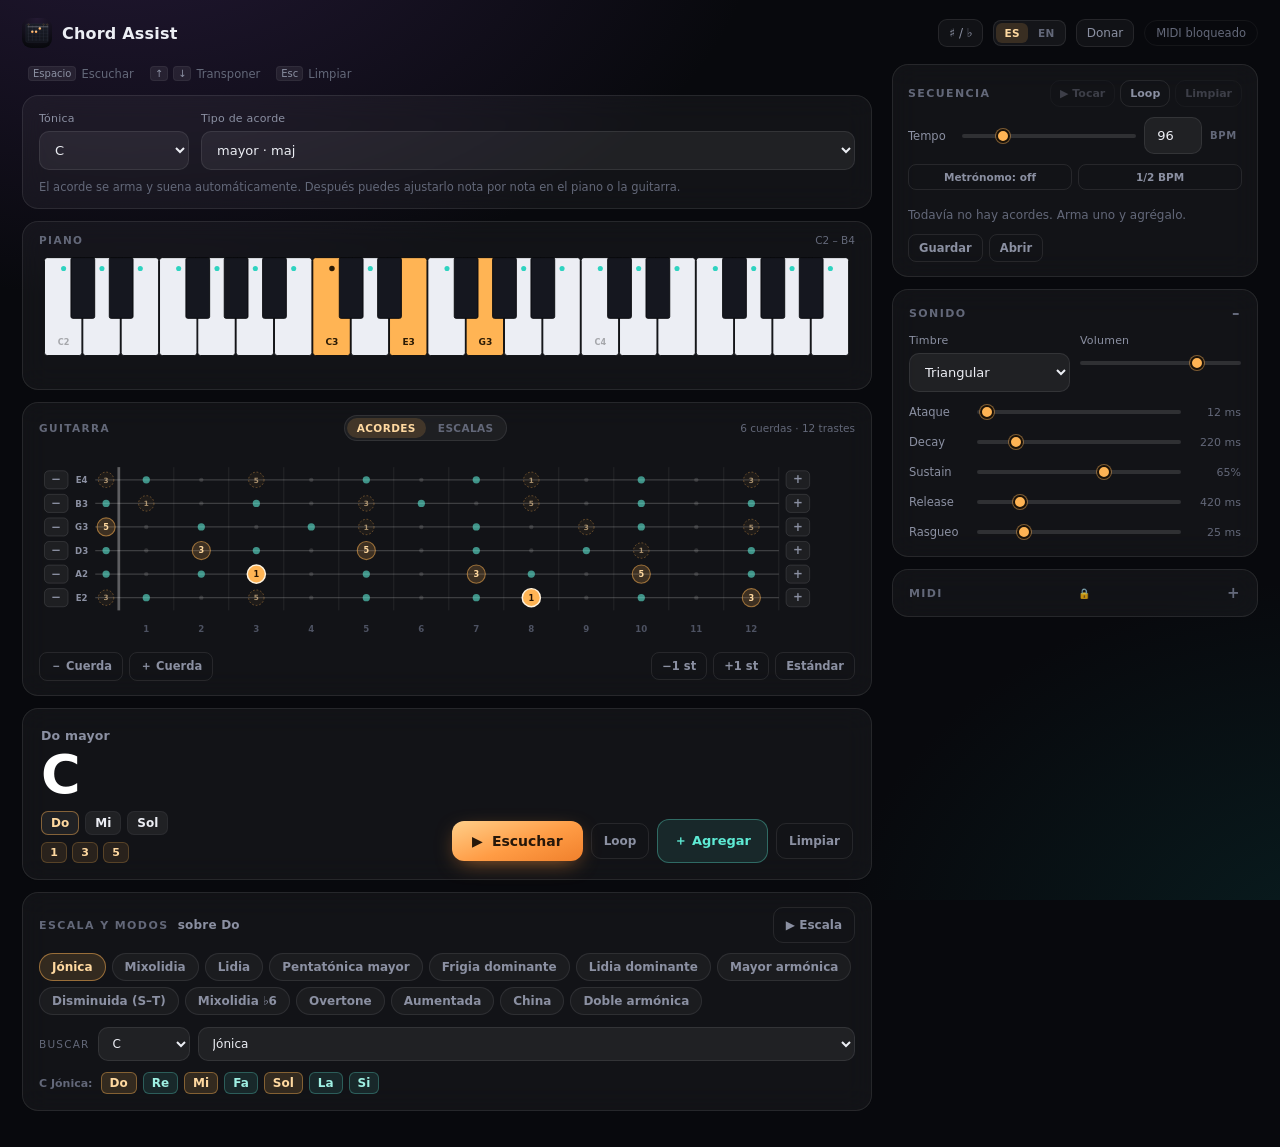
==== index.html @ b82725f5 "Add files via upload" ====
<!DOCTYPE html>
<html lang="es">
<head>
<meta charset="utf-8">
<meta name="viewport" content="width=device-width, initial-scale=1, viewport-fit=cover">
<title>Chord Assist — arma, escucha y encadena acordes</title>
<meta name="description" content="Chord Assist: elige notas en el piano o el diapasón, o arma el acorde por tónica y tipo. Cifrado americano, escalas compatibles, secuencia editable, MIDI y exportación.">
<meta name="theme-color" content="#08090d">
<link rel="manifest" href="manifest.webmanifest">
<link rel="icon" type="image/svg+xml" href="icon.svg">
<link rel="apple-touch-icon" href="icon.svg">
<link rel="stylesheet" href="css/styles.css">
</head>
<body>

<div class="app">

  <header class="topbar">
    <div class="brand">
      <span class="brand-mark" aria-hidden="true">
        <img src="icon.svg" alt="">
      </span>
      <span class="brand-text">Chord Assist</span>
    </div>

    <div class="topbar-right">
      <button id="flatBtn" class="chip-btn" title="Sostenidos / bemoles">♯ / ♭</button>
      <div class="lang-switch" role="group" aria-label="Language / Idioma">
        <button type="button" class="lang-btn is-active" data-lang="es">ES</button>
        <button type="button" class="lang-btn" data-lang="en">EN</button>
      </div>
      <button id="donateBtn" class="chip-btn" data-i18n="header.donate">Donar</button>
      <span id="midiPill" class="pill-status" data-on="false">MIDI apagado</span>
    </div>
  </header>

  <main>
    <section class="workspace">

      <div class="shortcut-bar">
        <span><kbd data-i18n="key.space">Espacio</kbd> <span data-i18n="sc.listen">Escuchar</span></span>
        <span><kbd>↑</kbd><kbd>↓</kbd> <span data-i18n="sc.transpose">Transponer</span></span>
        <span><kbd data-i18n="key.esc">Esc</kbd> <span data-i18n="sc.clear">Limpiar</span></span>
      </div>

      <div class="card picker-card">
        <div class="picker-grid">
          <label class="field">
            <span data-i18n="picker.root">Tónica</span>
            <select id="rootSel"></select>
          </label>
          <label class="field">
            <span data-i18n="picker.type">Tipo de acorde</span>
            <select id="typeSel"></select>
          </label>
        </div>
        <p class="picker-hint" data-i18n="picker.hint">El acorde se arma y suena automáticamente. Después puedes ajustarlo nota por nota en el piano o la guitarra.</p>
      </div>

      <div class="card inst-card">
        <div class="inst-head">
          <h2 data-i18n="piano.title">Piano</h2>
          <span id="pianoRange">C2 – B4</span>
        </div>
        <svg id="piano" viewBox="0 0 900 134" preserveAspectRatio="xMidYMid meet" aria-label="Teclado de piano interactivo"></svg>
      </div>

      <div class="card inst-card">
        <div class="inst-head">
          <h2 data-i18n="guitar.title">Guitarra</h2>
          <div class="mini-seg" id="searchMode" role="group" aria-label="Buscar acordes o escalas">
            <button type="button" class="mini-btn is-active" data-search="chords" data-i18n="guitar.chords">Acordes</button>
            <button type="button" class="mini-btn" data-search="scales" data-i18n="guitar.scales">Escalas</button>
          </div>
          <span id="guitarInfo">6 cuerdas · 12 trastes</span>
        </div>
        <div class="gt-scroll">
          <svg id="guitar" viewBox="0 0 900 196" preserveAspectRatio="xMidYMid meet" aria-label="Diapasón de guitarra interactivo"></svg>
        </div>
        <div class="gt-tools">
          <button id="strRemove" class="ghost-btn sm" data-i18n="guitar.removeString">－ Cuerda</button>
          <button id="strAdd" class="ghost-btn sm" data-i18n="guitar.addString">＋ Cuerda</button>
          <div class="gt-tools-right">
            <button id="tuneDownAll" class="ghost-btn sm" data-i18n="guitar.tuneAllDown">−1 st</button>
            <button id="tuneUpAll" class="ghost-btn sm" data-i18n="guitar.tuneAllUp">+1 st</button>
            <button id="tuneReset" class="ghost-btn sm" data-i18n="guitar.standard">Estándar</button>
          </div>
        </div>
      </div>

      <div class="card chord-card">
        <div class="chord-main">
          <div class="chord-id">
            <div class="chord-name" id="chordName">Elige notas en el piano o la guitarra, o arma el acorde por tónica y tipo</div>
            <div class="chord-symbol" id="chordSymbol">—</div>
            <div class="chord-notes" id="chordNotes"></div>
            <div class="chord-degrees" id="chordDegrees"></div>
          </div>
          <div class="chord-actions">
            <button id="playBtn" class="play-btn">
              <span id="playIcon" aria-hidden="true">▶</span>
              <span id="playLabel" data-i18n="chord.play">Escuchar</span>
            </button>
            <button id="chordLoop" class="ghost-btn loop-btn" aria-pressed="false" data-i18n="chord.loop">Loop</button>
            <button id="addBtn" class="add-btn" data-i18n="chord.add">＋ Agregar</button>
            <button id="clearBtn" class="ghost-btn" data-i18n="chord.clear">Limpiar</button>
          </div>
        </div>
      </div>

      <div class="card scale-card">
        <div class="scale-head">
          <h2 class="scale-title"><span data-i18n="scale.title">Escala y modos</span> <span id="scaleSub" class="scale-sub"></span></h2>
          <button id="scalePlay" class="ghost-btn" data-i18n="scale.play">▶ Escala</button>
        </div>
        <div id="scaleChips" class="scale-chips"></div>
        <div class="scale-browser">
          <span class="scale-browser-label" data-i18n="scale.search">Buscar</span>
          <select id="scaleRootSel" aria-label="Tónica de la escala"></select>
          <select id="scaleSel" aria-label="Escala"></select>
        </div>
        <div id="scaleNotes" class="scale-notes"></div>
      </div>
    </section>

    <aside class="side">

      <div class="card seq-card">
        <div class="seq-head">
          <h2 data-i18n="seq.title">Secuencia</h2>
          <div class="seq-actions">
            <button id="seqPlay" class="ghost-btn" data-i18n="seq.play">▶ Tocar</button>
            <button id="seqLoop" class="ghost-btn" aria-pressed="false" data-i18n="seq.loop">Loop</button>
            <button id="seqClear" class="ghost-btn" data-i18n="seq.clear">Limpiar</button>
          </div>
        </div>

        <div class="bpm-row">
          <span class="slider-label" data-i18n="tempo">Tempo</span>
          <input id="bpm" type="range" min="40" max="300" step="1" value="96">
          <input id="bpmNum" class="bpm-num" type="number" min="40" max="300" step="1" value="96" aria-label="BPM">
          <span class="bpm-unit" data-i18n="tempo.bpm">BPM</span>
        </div>

        <div class="metro-row">
          <button id="metroBtn" class="ghost-btn sm">Metrónomo: apagado</button>
          <button id="metroHalf" class="ghost-btn sm" aria-pressed="false">1/2 BPM</button>
        </div>

        <div id="steps" class="steps"></div>

        <div class="seq-files">
          <button id="exportBtn" class="ghost-btn sm" data-i18n="seq.save">⇩ Guardar</button>
          <button id="importBtn" class="ghost-btn sm" data-i18n="seq.open">⇧ Abrir</button>
          <input id="importFile" type="file" accept="application/json,.json" hidden>
        </div>
      </div>

      <details class="card" open>
        <summary class="card-title" data-i18n="sound.title">Sonido</summary>
        <div class="grid-2">
          <label class="field">
            <span data-i18n="sound.wave">Timbre</span>
            <select id="waveform">
              <option value="triangle" data-i18n="wave.triangle" selected>Triangular</option>
              <option value="sine" data-i18n="wave.sine">Sinusoidal</option>
              <option value="sawtooth" data-i18n="wave.sawtooth">Sierra</option>
              <option value="square" data-i18n="wave.square">Cuadrada</option>
            </select>
          </label>
          <label class="field">
            <span data-i18n="sound.volume">Volumen</span>
            <input id="volume" type="range" min="0" max="1" step="0.01" value="0.75">
          </label>
        </div>

        <div class="adsr">
          <label class="slider-row"><span class="slider-label" data-i18n="sound.attack">Ataque</span><input id="attack" type="range" min="0.003" max="0.6" step="0.003" value="0.012"><output id="attackOut">12 ms</output></label>
          <label class="slider-row"><span class="slider-label" data-i18n="sound.decay">Decay</span><input id="decay" type="range" min="0.02" max="1.2" step="0.01" value="0.22"><output id="decayOut">220 ms</output></label>
          <label class="slider-row"><span class="slider-label" data-i18n="sound.sustain">Sustain</span><input id="sustain" type="range" min="0.05" max="1" step="0.01" value="0.65"><output id="sustainOut">65%</output></label>
          <label class="slider-row"><span class="slider-label" data-i18n="sound.release">Release</span><input id="release" type="range" min="0.05" max="2" step="0.01" value="0.42"><output id="releaseOut">420 ms</output></label>
        </div>

        <label class="slider-row">
          <span class="slider-label" data-i18n="sound.strum">Rasgueo</span>
          <input id="strum" type="range" min="0" max="0.12" step="0.005" value="0.025">
          <output id="strumOut">25 ms</output>
        </label>
      </details>

      <details class="card" id="midiCard">
        <summary class="card-title">
          <span data-i18n="midi.title">MIDI</span>
          <span id="midiLock" class="lock-badge" title="Bloqueado">🔒</span>
        </summary>
        <div class="midi-row">
          <button id="midiEnable" class="ghost-btn" data-i18n="midi.enable">Activar MIDI</button>
          <select id="midiOut" disabled>
            <option value="">— sin dispositivos —</option>
          </select>
        </div>
        <div class="grid-2">
          <label class="field">
            <span data-i18n="midi.channel">Canal</span>
            <input id="midiChannel" type="number" min="1" max="16" value="1">
          </label>
        </div>
        <p class="status" id="midiStatus"></p>
        <p class="locked-hint" id="midiLockedHint" data-i18n="midi.unlockHint">La salida MIDI y la exportación se desbloquean con el código de donante.</p>
      </details>

    </aside>
  </main>
</div>

<div class="modal" id="modal" hidden>
  <div class="modal-backdrop" data-close="1"></div>
  <div class="modal-card" role="dialog" aria-modal="true" aria-labelledby="modalTitle">
    <button class="modal-x" id="modalClose" aria-label="Cerrar">×</button>
    <h2 id="modalTitle" data-i18n="modal.title">Chord Assist es gratis</h2>
    <p data-i18n="modal.body">Si la app te resulta útil, puedes invitarme un café y te llevas el código para desbloquear la salida MIDI y la exportación de secuencias.</p>

    <!-- ▼▼ EDITAR ACÁ: tu texto y tu link de donación ▼▼ -->
    <div class="modal-slot">
      <p class="edit-me">[ Tu mensaje acá: edita este bloque en index.html ]</p>
      <a class="modal-link" href="donate.html" target="_blank" rel="noopener" data-i18n="modal.link">Abrir página de donaciones</a>
    </div>
    <!-- ▲▲ EDITAR ACÁ ▲▲ -->

    <form class="unlock-form" id="unlockForm">
      <label class="field">
        <span data-i18n="modal.unlock">Código de donante</span>
        <input id="unlockInput" type="text" autocomplete="off" spellcheck="false">
      </label>
      <button type="submit" class="play-btn" data-i18n="modal.unlockBtn">Desbloquear</button>
    </form>
    <p class="unlock-msg" id="unlockMsg"></p>
    <button class="ghost-btn modal-later" id="modalLater" data-i18n="modal.close">Cerrar</button>
  </div>
</div>

<script src="js/theory.js"></script>
<script src="js/i18n.js"></script>
<script src="js/audio.js"></script>
<script src="js/midi.js"></script>
<script src="js/app.js"></script>
<script>
  if ('serviceWorker' in navigator && location.protocol.startsWith('http')) {
    window.addEventListener('load', function () {
      navigator.serviceWorker.register('sw.js').catch(function () { /* offline opcional */ });
    });
  }
</script>
</body>
</html>
---- css/styles.css ----
/* =====================================================================
   Chord Assist — hoja de estilos
   ===================================================================== */

:root {
  --bg: #08090d;
  --panel: rgba(255, 255, 255, 0.042);
  --line: rgba(255, 255, 255, 0.085);
  --line-soft: rgba(255, 255, 255, 0.05);
  --text: #eceef4;
  --muted: #8b90a2;
  --muted-2: #636879;
  --accent: #ffb454;
  --accent-soft: #ffd9a0;
  --accent-deep: #ff8a3d;
  --teal: #5eead4;
  --red: #ff6b6b;
  --radius: 16px;
}

* { box-sizing: border-box; }

html, body { min-height: 100%; }

body {
  margin: 0;
  color: var(--text);
  font-family: ui-sans-serif, system-ui, -apple-system, "Segoe UI", Roboto, "Helvetica Neue", sans-serif;
  font-size: 14px;
  background:
    radial-gradient(1100px 700px at 10% -12%, rgba(74, 46, 110, 0.40) 0%, transparent 58%),
    radial-gradient(900px 680px at 104% 106%, rgba(10, 74, 74, 0.30) 0%, transparent 55%),
    var(--bg);
  background-attachment: fixed;
  -webkit-font-smoothing: antialiased;
}

button, select, input { font-family: inherit; }

/* ---------------------------------------------------------------- */
/* Layout                                                            */
/* ---------------------------------------------------------------- */
.app {
  max-width: 1420px;
  margin: 0 auto;
  padding: 18px 22px 36px;
  display: flex;
  flex-direction: column;
  gap: 16px;
  min-height: 100vh;
}

.topbar {
  display: flex;
  align-items: center;
  gap: 18px;
  flex-wrap: wrap;
}

.brand {
  display: flex;
  align-items: center;
  gap: 10px;
  font-weight: 700;
  font-size: 16px;
  letter-spacing: 0.2px;
}

.brand-mark {
  width: 30px;
  height: 30px;
  display: grid;
  place-items: center;
  color: var(--accent);
}

.brand-mark svg {
  width: 100%;
  height: 100%;
  fill: none;
  stroke: currentColor;
  stroke-width: 2;
  stroke-linecap: round;
}

.brand-mark svg rect { fill: rgba(255, 180, 84, 0.10); }

.modes {
  display: flex;
  gap: 2px;
  padding: 3px;
  border-radius: 999px;
  background: rgba(255, 255, 255, 0.05);
  border: 1px solid var(--line);
}

.mode-btn {
  border: 0;
  background: transparent;
  color: var(--muted);
  font-size: 12.5px;
  font-weight: 600;
  padding: 7px 15px;
  border-radius: 999px;
  cursor: pointer;
  transition: background 0.18s, color 0.18s;
}

.mode-btn:hover { color: var(--text); }

.mode-btn.is-active {
  background: rgba(255, 180, 84, 0.16);
  color: var(--accent-soft);
  box-shadow: inset 0 0 0 1px rgba(255, 180, 84, 0.28);
}

.topbar-right {
  margin-left: auto;
  display: flex;
  align-items: center;
  gap: 10px;
}

.chip-btn {
  border: 1px solid var(--line);
  background: rgba(255, 255, 255, 0.04);
  color: var(--muted);
  border-radius: 9px;
  padding: 6px 10px;
  font-size: 12px;
  cursor: pointer;
  transition: 0.18s;
}

.chip-btn:hover { color: var(--text); border-color: rgba(255, 255, 255, 0.2); }
.chip-btn.is-active { color: var(--accent-soft); border-color: rgba(255, 180, 84, 0.4); background: rgba(255, 180, 84, 0.12); }

.pill-status {
  font-size: 11.5px;
  color: var(--muted-2);
  border: 1px solid var(--line-soft);
  border-radius: 999px;
  padding: 5px 11px;
  white-space: nowrap;
  max-width: 220px;
  overflow: hidden;
  text-overflow: ellipsis;
}

.pill-status[data-on="true"] {
  color: var(--teal);
  border-color: rgba(94, 234, 212, 0.3);
  background: rgba(94, 234, 212, 0.08);
}

main {
  display: grid;
  grid-template-columns: minmax(0, 1fr) 366px;
  gap: 20px;
  align-items: start;
}

.workspace {
  display: flex;
  flex-direction: column;
  gap: 12px;
  min-width: 0;
}

.side {
  display: flex;
  flex-direction: column;
  gap: 12px;
  min-width: 0;
}

/* ---------------------------------------------------------------- */
/* Tarjetas                                                          */
/* ---------------------------------------------------------------- */
.card {
  background: var(--panel);
  border: 1px solid var(--line);
  border-radius: var(--radius);
  padding: 14px 16px;
  backdrop-filter: blur(14px);
  -webkit-backdrop-filter: blur(14px);
}

.card-title {
  margin: 0 0 10px;
  font-size: 11px;
  font-weight: 700;
  letter-spacing: 1.4px;
  text-transform: uppercase;
  color: var(--muted-2);
}

details.card > summary {
  cursor: pointer;
  list-style: none;
  display: flex;
  align-items: center;
  justify-content: space-between;
  margin: 0;
  user-select: none;
}

details.card > summary::-webkit-details-marker { display: none; }

details.card > summary::after {
  content: '+';
  font-size: 15px;
  color: var(--muted-2);
}

details.card[open] > summary::after { content: '–'; }
details.card[open] > summary { margin-bottom: 12px; }

/* ---------------------------------------------------------------- */
/* Selector root + tipo                                              */
/* ---------------------------------------------------------------- */
.picker-card { padding: 16px 16px 14px; }

.picker-grid {
  display: grid;
  grid-template-columns: 150px minmax(0, 1fr);
  gap: 12px;
  align-items: end;
}

.field {
  display: flex;
  flex-direction: column;
  gap: 6px;
  min-width: 0;
}

.field > span {
  font-size: 11px;
  color: var(--muted);
  letter-spacing: 0.2px;
}

select,
input[type="number"],
input[type="text"] {
  width: 100%;
  background: rgba(255, 255, 255, 0.06);
  color: var(--text);
  border: 1px solid var(--line);
  border-radius: 10px;
  padding: 10px 11px;
  font-size: 13px;
  outline: none;
  transition: border-color 0.16s, background 0.16s;
}

select:hover { background: rgba(255, 255, 255, 0.09); }
select:focus, input[type="number"]:focus, input[type="text"]:focus { border-color: rgba(255, 180, 84, 0.55); }

select option { background: #14161d; color: var(--text); }
select optgroup { background: #14161d; color: var(--muted); font-style: normal; }

.picker-hint {
  margin: 10px 0 0;
  font-size: 11.5px;
  color: var(--muted-2);
}

/* ---------------------------------------------------------------- */
/* Instrumentos                                                      */
/* ---------------------------------------------------------------- */
.inst-card { padding: 12px 16px 14px; }

.inst-head {
  display: flex;
  align-items: center;
  justify-content: space-between;
  gap: 10px;
  flex-wrap: wrap;
  margin-bottom: 8px;
}

.mini-seg {
  display: flex;
  gap: 2px;
  padding: 2px;
  border-radius: 999px;
  background: rgba(255, 255, 255, 0.05);
  border: 1px solid var(--line);
}

.mini-btn {
  border: 0;
  background: transparent;
  color: var(--muted-2);
  font-size: 10.5px;
  font-weight: 700;
  letter-spacing: 0.4px;
  text-transform: uppercase;
  padding: 4px 10px;
  border-radius: 999px;
  cursor: pointer;
  transition: 0.15s;
}

.mini-btn:hover { color: var(--text); }

.mini-btn.is-active {
  background: rgba(255, 180, 84, 0.16);
  color: var(--accent-soft);
}

.inst-head h2 {
  margin: 0;
  font-size: 10.5px;
  font-weight: 700;
  letter-spacing: 1.4px;
  text-transform: uppercase;
  color: var(--muted-2);
}

.inst-head span {
  font-size: 10.5px;
  color: var(--muted-2);
  font-variant-numeric: tabular-nums;
}

.inst-card svg { width: 100%; height: auto; display: block; }

.gt-scroll { overflow-x: auto; overflow-y: hidden; }
.gt-scroll::-webkit-scrollbar { height: 6px; }
.gt-scroll::-webkit-scrollbar-thumb { background: rgba(255, 255, 255, 0.14); border-radius: 3px; }

@media (max-width: 700px) {
  .gt-scroll svg { min-width: 720px; }
}

/* Piano */
.pk-white {
  fill: #eceef4;
  stroke: #07080c;
  stroke-width: 1;
  cursor: pointer;
  transition: fill 0.1s;
}

.pk-white:hover { fill: #ffffff; }

.pk-black {
  fill: #15171f;
  stroke: #07080c;
  stroke-width: 1;
  cursor: pointer;
  transition: fill 0.1s;
}

.pk-black:hover { fill: #2c303c; }

.pk-white.is-on { fill: var(--accent); }
.pk-black.is-on { fill: var(--accent); }

.pk-label {
  font-size: 10px;
  font-weight: 700;
  fill: #2a1a05;
  pointer-events: none;
}

.pk-cmark {
  font-size: 9px;
  font-weight: 600;
  fill: rgba(0, 0, 0, 0.30);
  pointer-events: none;
}

.pk-root { fill: #2a1a05; pointer-events: none; }

/* Guitarra */
.gt-string { stroke: rgba(255, 255, 255, 0.18); stroke-width: 1.4; }
.gt-fret { stroke: rgba(255, 255, 255, 0.09); stroke-width: 1; }
.gt-nut { stroke: rgba(255, 255, 255, 0.32); stroke-width: 3; }
.gt-string-note { fill: #8b90a2; font-size: 9.5px; font-weight: 700; pointer-events: none; }

.gt-tbtn { cursor: pointer; }

.gt-tbtn-bg {
  fill: rgba(255, 255, 255, 0.05);
  stroke: rgba(255, 255, 255, 0.12);
  stroke-width: 1;
  transition: 0.14s;
}

.gt-tbtn:hover .gt-tbtn-bg { fill: rgba(255, 180, 84, 0.22); stroke: rgba(255, 180, 84, 0.5); }

.gt-tbtn-txt {
  fill: var(--muted);
  font-size: 13px;
  font-weight: 700;
  pointer-events: none;
}

.gt-tbtn:hover .gt-tbtn-txt { fill: var(--accent-soft); }

.gt-tools {
  display: flex;
  flex-wrap: wrap;
  align-items: center;
  gap: 6px;
  margin-top: 10px;
}

.gt-tools-right {
  margin-left: auto;
  display: flex;
  gap: 6px;
}

.ghost-btn.sm {
  padding: 6px 10px;
  font-size: 11.5px;
  border-radius: 8px;
}
.gt-fretnum { fill: #4d5262; font-size: 9.5px; font-weight: 600; pointer-events: none; }
.gt-spot { fill: rgba(255, 255, 255, 0.13); pointer-events: none; }

.gt-hit {
  fill: transparent;
  cursor: pointer;
  transition: fill 0.1s;
}

.gt-hit:hover { fill: rgba(255, 180, 84, 0.20); }

.gt-dot-bg {
  fill: rgba(255, 180, 84, 0.18);
  stroke: rgba(255, 180, 84, 0.55);
  stroke-width: 1.2;
}

.gt-degree {
  fill: #ffd9a0;
  font-size: 9px;
  font-weight: 700;
  pointer-events: none;
}

.gt-dot.is-root .gt-dot-bg { fill: #ffb454; stroke: #fff3df; stroke-width: 1.6; }
.gt-dot.is-root .gt-degree { fill: #241303; }

.gt-dot.is-bass .gt-dot-bg { fill: var(--red); stroke: #ffd0d0; stroke-width: 1.4; }
.gt-dot.is-bass .gt-degree { fill: #2a0603; }

.gt-dot.is-ghost .gt-dot-bg {
  fill: rgba(255, 180, 84, 0.05);
  stroke: rgba(255, 180, 84, 0.38);
  stroke-width: 1;
  stroke-dasharray: 2 2;
}

.gt-dot.is-ghost .gt-degree { fill: rgba(255, 217, 160, 0.62); font-size: 8px; }

.gt-ghostdot {
  fill: rgba(255, 180, 84, 0.22);
  stroke: rgba(255, 180, 84, 0.35);
  stroke-width: 0.8;
  pointer-events: none;
}

/* ---------------------------------------------------------------- */
/* Acorde actual                                                     */
/* ---------------------------------------------------------------- */
.chord-card { padding: 18px 18px 16px; }

.chord-main {
  display: flex;
  align-items: flex-end;
  justify-content: space-between;
  gap: 18px;
  min-width: 0;
  flex-wrap: wrap;
}

.chord-id { min-width: 0; flex: 1; }

.chord-symbol {
  font-size: 54px;
  line-height: 1.02;
  font-weight: 800;
  letter-spacing: -1.8px;
  color: #fff;
  white-space: nowrap;
  overflow: hidden;
  text-overflow: ellipsis;
  max-width: 100%;
}

.chord-symbol.is-empty { color: var(--muted-2); }

.chord-name {
  font-size: 12.5px;
  font-weight: 600;
  letter-spacing: 0.2px;
  color: var(--muted);
  margin-bottom: 3px;
  line-height: 1.4;
  transition: color 0.2s;
}

.chord-name.is-flash { color: var(--accent-soft); }

.chord-notes {
  display: flex;
  flex-wrap: wrap;
  gap: 6px;
  margin-top: 9px;
}

.chord-notes:empty { display: none; }

.pill {
  font-size: 12px;
  font-weight: 600;
  color: var(--text);
  background: rgba(255, 255, 255, 0.06);
  border: 1px solid var(--line-soft);
  border-radius: 7px;
  padding: 4px 9px;
}

.pill.is-root {
  border-color: rgba(255, 180, 84, 0.45);
  color: var(--accent-soft);
}

.pill.is-bass {
  background: rgba(255, 107, 107, 0.16);
  border-color: rgba(255, 107, 107, 0.4);
  color: #ffb8b8;
}

.chord-degrees {
  display: flex;
  flex-wrap: wrap;
  gap: 5px;
  margin-top: 7px;
}

.chord-degrees:empty { display: none; }

.degree {
  font-size: 11px;
  font-weight: 700;
  color: var(--accent-soft);
  background: rgba(255, 180, 84, 0.10);
  border: 1px solid rgba(255, 180, 84, 0.22);
  border-radius: 6px;
  padding: 3px 7px;
  min-width: 26px;
  text-align: center;
}

.chord-actions {
  display: flex;
  gap: 8px;
  align-items: center;
  flex: none;
}

.play-btn {
  display: inline-flex;
  align-items: center;
  justify-content: center;
  gap: 9px;
  border: 0;
  border-radius: 12px;
  padding: 12px 20px;
  font-size: 14px;
  font-weight: 700;
  color: #26170a;
  background: linear-gradient(160deg, #ffcf8a, #ff9c45 55%, #f0802c);
  cursor: pointer;
  box-shadow: 0 6px 22px -8px rgba(255, 150, 60, 0.75);
  transition: transform 0.12s, filter 0.18s;
  white-space: nowrap;
}

.play-btn:hover { filter: brightness(1.06); }
.play-btn:active { transform: translateY(1px) scale(0.995); }

.loop-btn.is-active {
  color: var(--accent-soft);
  border-color: rgba(255, 180, 84, 0.45);
  background: rgba(255, 180, 84, 0.12);
}

.play-btn.is-playing {
  background: linear-gradient(160deg, #ffb0a0, #ff6b4a 60%, #e0492a);
}

.add-btn {
  flex: 1;
  border: 1px solid rgba(94, 234, 212, 0.34);
  background: rgba(94, 234, 212, 0.10);
  color: var(--teal);
  border-radius: 12px;
  padding: 12px 16px;
  font-size: 13px;
  font-weight: 700;
  cursor: pointer;
  transition: 0.16s;
  white-space: nowrap;
}

.add-btn:hover { background: rgba(94, 234, 212, 0.18); border-color: rgba(94, 234, 212, 0.55); }
.add-btn:disabled { opacity: 0.35; cursor: not-allowed; }

.ghost-btn {
  border: 1px solid var(--line);
  background: transparent;
  color: var(--muted);
  border-radius: 10px;
  padding: 10px 12px;
  font-size: 12px;
  font-weight: 600;
  cursor: pointer;
  transition: 0.16s;
  white-space: nowrap;
}

.ghost-btn:hover { color: var(--text); border-color: rgba(255, 255, 255, 0.24); background: rgba(255, 255, 255, 0.04); }
.ghost-btn.is-active { color: var(--accent-soft); border-color: rgba(255, 180, 84, 0.45); background: rgba(255, 180, 84, 0.12); }
.ghost-btn:disabled { opacity: 0.35; cursor: not-allowed; }

/* ---------------------------------------------------------------- */
/* Escalas                                                           */
/* ---------------------------------------------------------------- */
.scale-card { padding: 14px 16px 16px; }

.scale-head {
  display: flex;
  align-items: center;
  justify-content: space-between;
  gap: 10px;
  margin-bottom: 10px;
  flex-wrap: wrap;
}

.scale-title {
  margin: 0;
  font-size: 11px;
  font-weight: 700;
  letter-spacing: 1.4px;
  text-transform: uppercase;
  color: var(--muted-2);
}

.scale-sub {
  color: var(--muted);
  font-weight: 600;
  letter-spacing: 0.2px;
  text-transform: none;
  font-size: 12px;
  margin-left: 4px;
}

.scale-chips { display: flex; flex-wrap: wrap; gap: 6px; }

.scale-chip {
  border: 1px solid var(--line);
  background: rgba(255, 255, 255, 0.04);
  color: var(--muted);
  border-radius: 999px;
  padding: 6px 12px;
  font-size: 12px;
  font-weight: 600;
  cursor: pointer;
  transition: 0.15s;
}

.scale-chip:hover { color: var(--text); border-color: rgba(255, 255, 255, 0.22); }

.scale-chip.is-active {
  background: rgba(255, 180, 84, 0.14);
  border-color: rgba(255, 180, 84, 0.5);
  color: var(--accent-soft);
}

.scale-empty { font-size: 12px; color: var(--muted-2); }

.scale-browser {
  display: flex;
  align-items: center;
  gap: 8px;
  margin-top: 12px;
  flex-wrap: wrap;
}

.scale-browser-label {
  font-size: 10.5px;
  letter-spacing: 1.2px;
  text-transform: uppercase;
  color: var(--muted-2);
}

.scale-browser select {
  flex: 1;
  min-width: 120px;
  padding: 8px 10px;
  font-size: 12px;
}

#scaleRootSel { flex: 0 0 92px; min-width: 92px; }

.scale-notes-label {
  font-size: 11px;
  font-weight: 600;
  color: var(--muted-2);
  align-self: center;
  margin-right: 2px;
}

.scale-notes {
  display: flex;
  flex-wrap: wrap;
  gap: 6px;
  margin-top: 11px;
}

.scale-note {
  font-size: 12px;
  font-weight: 600;
  padding: 3px 8px;
  border-radius: 6px;
  background: rgba(94, 234, 212, 0.10);
  border: 1px solid rgba(94, 234, 212, 0.28);
  color: #9ff0e3;
}

.scale-note.is-chord {
  background: rgba(255, 180, 84, 0.14);
  border-color: rgba(255, 180, 84, 0.4);
  color: var(--accent-soft);
}

.pk-scale { fill: #2fd3c0; pointer-events: none; }
.pk-scale--dark { fill: #5eead4; }
.gt-scale { fill: rgba(94, 234, 212, 0.6); pointer-events: none; }

/* ---------------------------------------------------------------- */
/* Secuencia                                                         */
/* ---------------------------------------------------------------- */
.seq-card { padding: 15px 15px 14px; }

.seq-head {
  display: flex;
  align-items: center;
  justify-content: space-between;
  gap: 8px;
  margin-bottom: 6px;
  flex-wrap: wrap;
}

.seq-head h2 {
  margin: 0;
  font-size: 11px;
  font-weight: 700;
  letter-spacing: 1.4px;
  text-transform: uppercase;
  color: var(--muted-2);
}

.seq-actions { display: flex; gap: 5px; }

.seq-actions .ghost-btn { padding: 6px 9px; font-size: 11px; }

.steps {
  display: flex;
  flex-direction: column;
  gap: 6px;
  margin-top: 12px;
  max-height: 420px;
  overflow-y: auto;
  padding-right: 2px;
}

.steps::-webkit-scrollbar { width: 6px; }
.steps::-webkit-scrollbar-thumb { background: rgba(255, 255, 255, 0.14); border-radius: 3px; }

.steps-empty {
  margin: 4px 0 2px;
  font-size: 12px;
  line-height: 1.5;
  color: var(--muted-2);
}

.step {
  display: grid;
  grid-template-columns: 16px minmax(0, 1fr) auto;
  align-items: center;
  gap: 8px;
  padding: 7px 7px 7px 10px;
  border-radius: 11px;
  border: 1px solid var(--line);
  background: rgba(255, 255, 255, 0.035);
  cursor: pointer;
  transition: 0.14s;
  outline: none;
}

.step:hover { background: rgba(255, 255, 255, 0.075); border-color: rgba(255, 255, 255, 0.2); }
.step:focus-visible { border-color: var(--accent-soft); }

.step.is-active {
  border-color: rgba(255, 180, 84, 0.6);
  background: rgba(255, 180, 84, 0.13);
  box-shadow: 0 0 0 1px rgba(255, 180, 84, 0.22);
}

.step-num {
  font-size: 9.5px;
  font-weight: 700;
  color: var(--muted-2);
  text-align: center;
}

.step.is-active .step-num { color: var(--accent-soft); }

.step-main {
  display: flex;
  flex-direction: column;
  gap: 1px;
  min-width: 0;
}

.step-sym {
  font-size: 14.5px;
  font-weight: 700;
  letter-spacing: -0.2px;
  overflow: hidden;
  text-overflow: ellipsis;
  white-space: nowrap;
}

.step-scale {
  font-size: 10px;
  color: var(--muted-2);
  white-space: nowrap;
  overflow: hidden;
  text-overflow: ellipsis;
}

.step-reps {
  width: 30px;
  height: 22px;
  border: 0;
  border-radius: 6px;
  background: rgba(255, 255, 255, 0.06);
  color: var(--muted);
  font-size: 10px;
  font-weight: 700;
  cursor: pointer;
  transition: 0.14s;
}

.step-reps:hover { background: rgba(255, 255, 255, 0.16); color: var(--text); }

.step-reps.is-on {
  background: rgba(255, 180, 84, 0.22);
  color: var(--accent-soft);
}

.step-tools {
  display: flex;
  gap: 2px;
  opacity: 0.6;
  transition: opacity 0.14s;
}

.step:hover .step-tools,
.step.is-active .step-tools { opacity: 1; }

.step-tool {
  width: 21px;
  height: 22px;
  display: grid;
  place-items: center;
  border: 0;
  border-radius: 6px;
  background: rgba(255, 255, 255, 0.06);
  color: var(--muted);
  font-size: 11px;
  line-height: 1;
  cursor: pointer;
  transition: 0.14s;
}

.step-tool:hover { background: rgba(255, 255, 255, 0.16); color: var(--text); }
.step-tool.danger:hover { background: rgba(255, 107, 107, 0.2); color: #ffc0c0; }

/* ---------------------------------------------------------------- */
/* Sliders y campos                                                  */
/* ---------------------------------------------------------------- */
.slider-row {
  display: grid;
  grid-template-columns: 58px 1fr 50px;
  align-items: center;
  gap: 10px;
  margin-top: 10px;
}

.slider-label {
  font-size: 11.5px;
  color: var(--muted);
}

.slider-row output {
  font-size: 11px;
  color: var(--muted-2);
  text-align: right;
  font-variant-numeric: tabular-nums;
}

input[type="range"] {
  -webkit-appearance: none;
  appearance: none;
  width: 100%;
  height: 20px;
  background: transparent;
  cursor: pointer;
  margin: 0;
}

input[type="range"]::-webkit-slider-runnable-track {
  height: 4px;
  border-radius: 999px;
  background: rgba(255, 255, 255, 0.12);
}

input[type="range"]::-webkit-slider-thumb {
  -webkit-appearance: none;
  appearance: none;
  width: 14px;
  height: 14px;
  margin-top: -5px;
  border-radius: 50%;
  background: var(--accent);
  border: 2px solid #1a1209;
  box-shadow: 0 0 0 1px rgba(255, 180, 84, 0.45);
  transition: transform 0.12s;
}

input[type="range"]:hover::-webkit-slider-thumb { transform: scale(1.12); }

input[type="range"]::-moz-range-track {
  height: 4px;
  border-radius: 999px;
  background: rgba(255, 255, 255, 0.12);
}

input[type="range"]::-moz-range-thumb {
  width: 12px;
  height: 12px;
  border-radius: 50%;
  background: var(--accent);
  border: 2px solid #1a1209;
}

.grid-2 {
  display: grid;
  grid-template-columns: 1fr 1fr;
  gap: 10px;
  margin-bottom: 4px;
}

.adsr { margin-top: 2px; }

/* MIDI */
.midi-row {
  display: flex;
  gap: 8px;
  margin-bottom: 4px;
}

.midi-row select { flex: 1; min-width: 0; }

.status {
  margin: 10px 0 0;
  font-size: 11.5px;
  line-height: 1.5;
  color: var(--muted-2);
}

/* Atajos */
.shortcuts {
  display: flex;
  flex-wrap: wrap;
  gap: 4px 12px;
  padding: 2px 4px 8px;
  font-size: 11px;
  color: var(--muted-2);
}

.shortcuts span { display: inline-flex; align-items: center; gap: 4px; }

kbd {
  font-family: inherit;
  font-size: 10px;
  background: rgba(255, 255, 255, 0.07);
  border: 1px solid var(--line-soft);
  border-radius: 4px;
  padding: 1px 4px;
  color: var(--muted);
}

/* ---------------------------------------------------------------- */
/* Responsive                                                        */
/* ---------------------------------------------------------------- */
@media (max-width: 1080px) {
  main {
    grid-template-columns: minmax(0, 1fr);
  }

  .side {
    max-width: 620px;
    width: 100%;
    margin: 0 auto;
  }

  .topbar-right { width: 100%; margin-left: 0; justify-content: space-between; }
}

@media (max-width: 620px) {
  .app { padding: 14px 14px 28px; }
  .chord-symbol { font-size: 34px; max-width: 100%; }
  .chord-main { flex-direction: column; align-items: flex-start; gap: 8px; }
  .chord-actions { flex-wrap: wrap; }
  .play-btn { flex: 1 1 100%; }
  .add-btn { flex: 1 1 60%; }
  .picker-grid { grid-template-columns: 1fr; }
  .slider-row { grid-template-columns: 52px 1fr 44px; }
  .shortcuts { display: none; }
  .seq-actions .ghost-btn { padding: 6px 8px; }
}


/* ================================================================ */
/* Añadidos: idioma, atajos, BPM, modal y bloqueo                    */
/* ================================================================ */
.brand-mark img {
  width: 100%;
  height: 100%;
  display: block;
  border-radius: 9px;
}

.lang-switch {
  display: flex;
  gap: 2px;
  padding: 2px;
  border-radius: 8px;
  background: rgba(255, 255, 255, 0.05);
  border: 1px solid var(--line);
}

.lang-btn {
  border: 0;
  background: transparent;
  color: var(--muted-2);
  font-size: 10.5px;
  font-weight: 700;
  letter-spacing: 0.4px;
  padding: 4px 8px;
  border-radius: 6px;
  cursor: pointer;
  transition: 0.15s;
}

.lang-btn:hover { color: var(--text); }

.lang-btn.is-active {
  background: rgba(255, 180, 84, 0.16);
  color: var(--accent-soft);
}

.shortcut-bar {
  display: flex;
  flex-wrap: wrap;
  gap: 6px 16px;
  padding: 2px 6px;
  font-size: 11.5px;
  color: var(--muted-2);
}

.shortcut-bar span {
  display: inline-flex;
  align-items: center;
  gap: 5px;
}

.bpm-row {
  display: grid;
  grid-template-columns: 46px minmax(0, 1fr) 58px 32px;
  align-items: center;
  gap: 8px;
  margin-top: 10px;
}

.bpm-num {
  width: 100%;
  padding: 6px 6px;
  text-align: center;
  font-size: 12.5px;
  font-variant-numeric: tabular-nums;
}

.bpm-unit {
  font-size: 10px;
  font-weight: 700;
  letter-spacing: 0.6px;
  color: var(--muted-2);
}

.step-main {
  display: flex;
  flex-direction: column;
  gap: 2px;
  min-width: 0;
}

.step-meta {
  display: flex;
  align-items: center;
  gap: 4px;
  min-width: 0;
}

.step-scale {
  flex: 1;
  font-size: 10px;
  color: var(--muted-2);
  white-space: nowrap;
  overflow: hidden;
  text-overflow: ellipsis;
}

.step-reps,
.step-dur {
  height: 16px;
  padding: 0 5px;
  border: 0;
  border-radius: 4px;
  background: rgba(255, 255, 255, 0.07);
  color: var(--muted);
  font-size: 9px;
  font-weight: 700;
  line-height: 16px;
  cursor: pointer;
  transition: 0.14s;
  flex: none;
}

.step-reps:hover,
.step-dur:hover { background: rgba(255, 255, 255, 0.16); color: var(--text); }

.step-reps.is-on,
.step-dur.is-on {
  background: rgba(255, 180, 84, 0.22);
  color: var(--accent-soft);
}

.seq-files {
  display: flex;
  gap: 6px;
  margin-top: 8px;
}

.metro-row {
  display: flex;
  gap: 6px;
  margin-top: 10px;
}

.metro-row .ghost-btn {
  flex: 1;
  min-width: 0;
  font-size: 10.5px;
  padding: 6px 8px;
  white-space: nowrap;
  overflow: hidden;
  text-overflow: ellipsis;
}

.lock-badge {
  font-size: 10px;
  opacity: 0.85;
}

.locked-hint {
  margin: 10px 0 0;
  font-size: 11.5px;
  line-height: 1.5;
  color: var(--accent-soft);
  background: rgba(255, 180, 84, 0.08);
  border: 1px solid rgba(255, 180, 84, 0.22);
  border-radius: 8px;
  padding: 8px 10px;
}

#midiEnable.is-locked { opacity: 0.75; }

/* Modal */
.modal {
  position: fixed;
  inset: 0;
  z-index: 100;
  display: grid;
  place-items: center;
  padding: 18px;
}

.modal[hidden] { display: none; }

.modal-backdrop {
  position: absolute;
  inset: 0;
  background: rgba(4, 5, 9, 0.74);
  backdrop-filter: blur(4px);
  -webkit-backdrop-filter: blur(4px);
}

.modal-card {
  position: relative;
  width: min(440px, 100%);
  max-height: 90vh;
  overflow-y: auto;
  background: #12141c;
  border: 1px solid var(--line);
  border-radius: 18px;
  padding: 22px 22px 18px;
  box-shadow: 0 30px 90px -20px #000;
}

.modal-x {
  position: absolute;
  top: 8px;
  right: 12px;
  border: 0;
  background: transparent;
  color: var(--muted);
  font-size: 22px;
  line-height: 1;
  cursor: pointer;
}

.modal-x:hover { color: var(--text); }

.modal-card h2 {
  margin: 0 30px 8px 0;
  font-size: 19px;
  letter-spacing: -0.3px;
}

.modal-card > p {
  margin: 0 0 10px;
  color: var(--muted);
  font-size: 13px;
  line-height: 1.55;
}

.modal-slot {
  margin: 14px 0;
  padding: 12px;
  border: 1px dashed rgba(255, 180, 84, 0.35);
  border-radius: 10px;
  background: rgba(255, 180, 84, 0.06);
}

.edit-me {
  margin: 0 0 8px;
  font-size: 12px;
  color: var(--accent-soft);
}

.modal-link {
  font-size: 13px;
  font-weight: 700;
  color: var(--teal);
  text-decoration: none;
}

.modal-link:hover { text-decoration: underline; }

.unlock-form {
  display: flex;
  align-items: flex-end;
  gap: 8px;
  margin-top: 12px;
}

.unlock-form .field { flex: 1; }

.unlock-form .play-btn {
  padding: 11px 14px;
  font-size: 13px;
}

.unlock-msg {
  min-height: 17px;
  margin: 8px 0 0;
  font-size: 12px;
}

.unlock-msg.is-ok { color: var(--teal); }
.unlock-msg.is-bad { color: #ff8f8f; }

.modal-later {
  width: 100%;
  margin-top: 8px;
}

@media (max-width: 620px) {
  .bpm-row { grid-template-columns: 40px minmax(0, 1fr) 52px 28px; gap: 6px; }
  .unlock-form { flex-direction: column; align-items: stretch; }
}
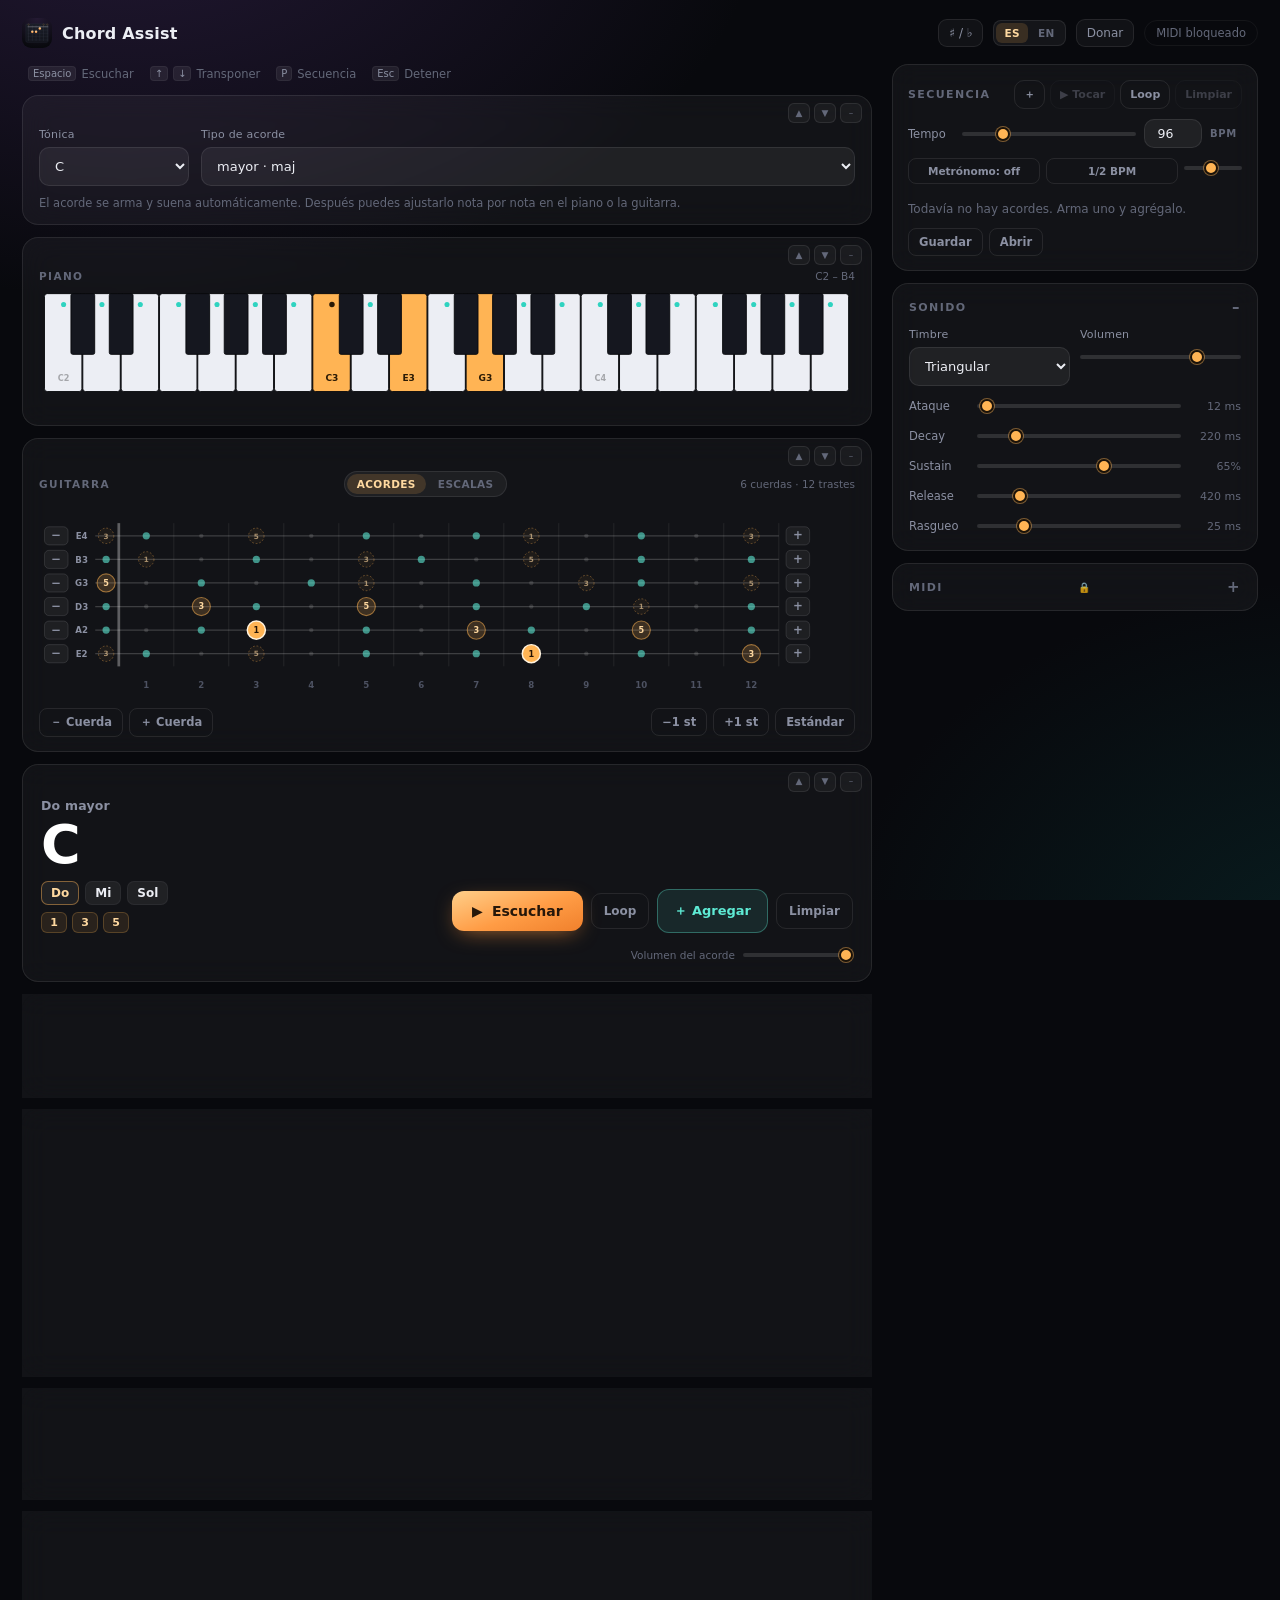
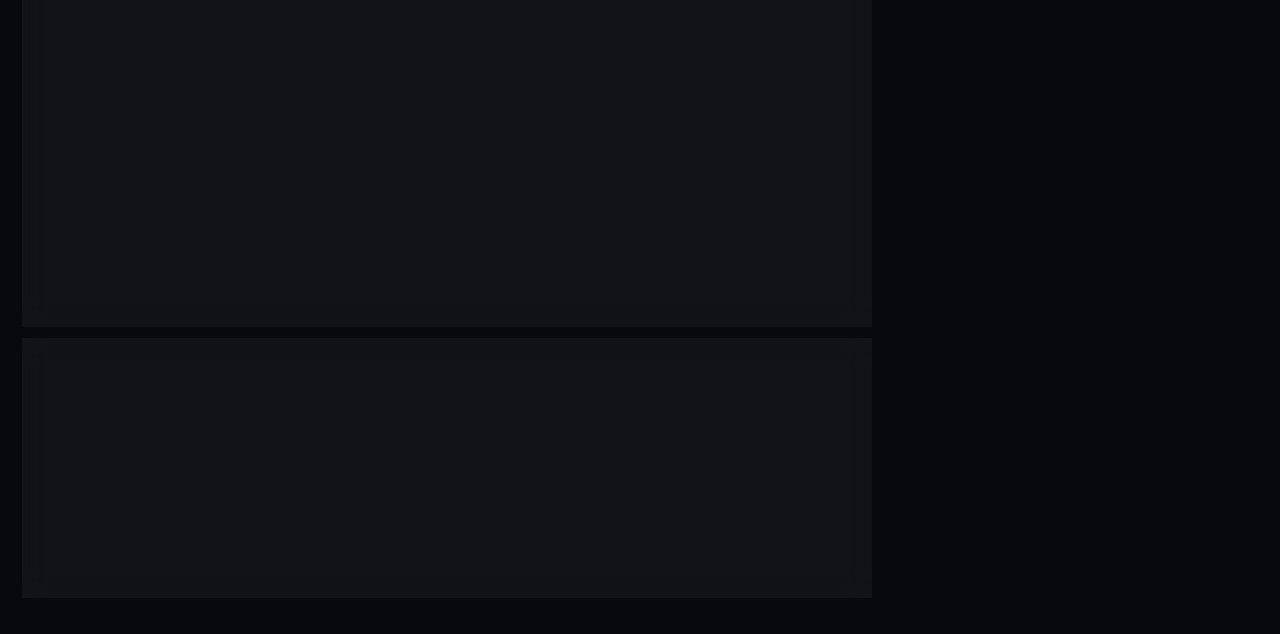
==== commit fb7421a7: "Add files via upload" ====
--- a/index.html
+++ b/index.html
@@ -40,10 +40,11 @@
       <div class="shortcut-bar">
         <span><kbd data-i18n="key.space">Espacio</kbd> <span data-i18n="sc.listen">Escuchar</span></span>
         <span><kbd>↑</kbd><kbd>↓</kbd> <span data-i18n="sc.transpose">Transponer</span></span>
-        <span><kbd data-i18n="key.esc">Esc</kbd> <span data-i18n="sc.clear">Limpiar</span></span>
-      </div>
-
-      <div class="card picker-card">
+        <span><kbd>P</kbd> <span data-i18n="sc.sequence">Secuencia</span></span>
+        <span><kbd data-i18n="key.esc">Esc</kbd> <span data-i18n="sc.stop">Detener</span></span>
+      </div>
+
+      <div class="card picker-card" data-card="picker">
         <div class="picker-grid">
           <label class="field">
             <span data-i18n="picker.root">Tónica</span>
@@ -57,7 +58,7 @@
         <p class="picker-hint" data-i18n="picker.hint">El acorde se arma y suena automáticamente. Después puedes ajustarlo nota por nota en el piano o la guitarra.</p>
       </div>
 
-      <div class="card inst-card">
+      <div class="card inst-card" data-card="piano">
         <div class="inst-head">
           <h2 data-i18n="piano.title">Piano</h2>
           <span id="pianoRange">C2 – B4</span>
@@ -65,7 +66,7 @@
         <svg id="piano" viewBox="0 0 900 134" preserveAspectRatio="xMidYMid meet" aria-label="Teclado de piano interactivo"></svg>
       </div>
 
-      <div class="card inst-card">
+      <div class="card inst-card" data-card="guitar">
         <div class="inst-head">
           <h2 data-i18n="guitar.title">Guitarra</h2>
           <div class="mini-seg" id="searchMode" role="group" aria-label="Buscar acordes o escalas">
@@ -88,7 +89,7 @@
         </div>
       </div>
 
-      <div class="card chord-card">
+      <div class="card chord-card" data-card="chord">
         <div class="chord-main">
           <div class="chord-id">
             <div class="chord-name" id="chordName">Elige notas en el piano o la guitarra, o arma el acorde por tónica y tipo</div>
@@ -103,15 +104,68 @@
             </button>
             <button id="chordLoop" class="ghost-btn loop-btn" aria-pressed="false" data-i18n="chord.loop">Loop</button>
             <button id="addBtn" class="add-btn" data-i18n="chord.add">＋ Agregar</button>
+            <button id="cancelEdit" class="ghost-btn" hidden data-i18n="chord.cancelEdit">Cancelar</button>
             <button id="clearBtn" class="ghost-btn" data-i18n="chord.clear">Limpiar</button>
           </div>
         </div>
-      </div>
-
-      <div class="card scale-card">
+        <div class="chord-footer">
+          <label class="vol-field">
+            <span data-i18n="chord.volume">Volumen del acorde</span>
+            <input id="chordVol" type="range" min="0" max="1" step="0.01" value="1">
+          </label>
+        </div>
+      </div>
+
+      <div class="card struct-card" data-card="struct">
+        <div class="struct-head">
+          <h2 data-i18n="struct.title">Estructura</h2>
+          <div class="struct-actions">
+            <button id="structPlay" class="ghost-btn sm" data-i18n-title="struct.play">▶</button>
+            <select id="structNewName" aria-label="Sección nueva">
+              <option value="intro" data-i18n="section.intro">Intro</option>
+              <option value="verse" data-i18n="section.verse">Verso</option>
+              <option value="chorus" data-i18n="section.chorus">Estribillo</option>
+              <option value="bridge" data-i18n="section.bridge">Puente</option>
+              <option value="solo" data-i18n="section.solo">Solo</option>
+              <option value="outro" data-i18n="section.outro">Outro</option>
+              <option value="section" selected data-i18n="section.section">Sección</option>
+            </select>
+            <button id="structAdd" class="ghost-btn sm" data-i18n="struct.add">＋ Sección</button>
+          </div>
+        </div>
+        <div id="structBody" class="struct-body"></div>
+      </div>
+
+      <div class="card scale-card" data-card="scale">
         <div class="scale-head">
           <h2 class="scale-title"><span data-i18n="scale.title">Escala y modos</span> <span id="scaleSub" class="scale-sub"></span></h2>
-          <button id="scalePlay" class="ghost-btn" data-i18n="scale.play">▶ Escala</button>
+          <div class="scale-actions">
+            <button id="scaleAuto" class="ghost-btn sm" aria-pressed="false" data-i18n="scale.autoplay">Auto</button>
+            <button id="scaleLoop" class="ghost-btn sm" aria-pressed="false" data-i18n="scale.loop">Loop</button>
+            <button id="scalePlay" class="ghost-btn" data-i18n="scale.play">▶ Escala</button>
+          </div>
+        </div>
+        <div class="scale-controls">
+          <select id="scaleWave" aria-label="Timbre de la escala">
+            <option value="sine" selected data-i18n="wave.sine">Sinusoidal</option>
+            <option value="triangle" data-i18n="wave.triangle">Triangular</option>
+            <option value="sawtooth" data-i18n="wave.sawtooth">Sierra</option>
+            <option value="square" data-i18n="wave.square">Cuadrada</option>
+          </select>
+          <input id="scaleVol" type="range" min="0" max="1" step="0.01" value="0.65" aria-label="Volumen de la escala" data-i18n-title="scale.volume">
+          <select id="scalePattern" aria-label="Patrón de la escala">
+            <option value="upDown" selected data-i18n="pat.upDown">Subida y bajada</option>
+            <option value="up" data-i18n="pat.up">Subida</option>
+            <option value="down" data-i18n="pat.down">Bajada</option>
+            <option value="thirds" data-i18n="pat.thirds">Terceras</option>
+            <option value="fourths" data-i18n="pat.fourths">Cuartas</option>
+            <option value="up2down1" data-i18n="pat.up2down1">Subir 2, bajar 1</option>
+            <option value="random" data-i18n="pat.random">Aleatorio</option>
+          </select>
+          <button id="scaleSeed" class="ghost-btn sm" data-i18n-title="scale.seed">↺</button>
+          <button id="scaleSpeed" class="ghost-btn sm" data-i18n-title="scale.speed">×1</button>
+          <button id="scaleOctDown" class="ghost-btn sm" data-i18n-title="scale.octDown">−8va</button>
+          <button id="scaleOctUp" class="ghost-btn sm" data-i18n-title="scale.octUp">+8va</button>
         </div>
         <div id="scaleChips" class="scale-chips"></div>
         <div class="scale-browser">
@@ -121,6 +175,77 @@
         </div>
         <div id="scaleNotes" class="scale-notes"></div>
       </div>
+
+      <div class="card bass-card" data-card="bass">
+        <div class="bass-head">
+          <h2 data-i18n="bass.title">Bajo</h2>
+          <label class="check-row check-inline">
+            <input id="bassOn" type="checkbox">
+            <span data-i18n="bass.on">Activar</span>
+          </label>
+        </div>
+        <div class="bass-controls">
+          <select id="bassWave" aria-label="Timbre del bajo">
+            <option value="triangle" data-i18n="wave.triangle" selected>Triangular</option>
+            <option value="sine" data-i18n="wave.sine">Sinusoidal</option>
+            <option value="sawtooth" data-i18n="wave.sawtooth">Sierra</option>
+            <option value="square" data-i18n="wave.square">Cuadrada</option>
+          </select>
+          <input id="bassVol" type="range" min="0" max="1" step="0.01" value="0.8" aria-label="Volumen del bajo">
+          <label class="mini-field">
+            <span data-i18n="bass.figure">Figura</span>
+            <select id="bassFigure">
+              <option value="4">1/1</option>
+              <option value="2" selected>1/2</option>
+              <option value="1">1/4</option>
+              <option value="0.5">1/8</option>
+            </select>
+          </label>
+          <label class="mini-field">
+            <span data-i18n="bass.length">Duración</span>
+            <select id="bassLength">
+              <option value="4">1/1</option>
+              <option value="2">1/2</option>
+              <option value="1" selected>1/4</option>
+              <option value="0.5">1/8</option>
+            </select>
+          </label>
+          <button id="bassOctDown" class="ghost-btn sm" data-i18n-title="bass.octDown">−8va</button>
+          <button id="bassOctUp" class="ghost-btn sm" data-i18n-title="bass.octUp">+8va</button>
+        </div>
+      </div>
+
+      <div class="card drum-card" data-card="drum">
+        <div class="drum-head">
+          <h2 data-i18n="drum.title">Ritmo</h2>
+          <div class="drum-actions">
+            <input id="drumVol" type="range" min="0" max="1" step="0.01" value="0.9" aria-label="Volumen de la batería">
+            <button id="drumMute" class="ghost-btn sm" aria-pressed="false" data-i18n="drum.mute">Mudo</button>
+            <select id="drumLen" aria-label="Columnas">
+              <option value="4">4</option>
+              <option value="8">8</option>
+              <option value="12">12</option>
+              <option value="16" selected>16</option>
+            </select>
+            <button id="drumSpeed" class="ghost-btn sm">×1</button>
+            <button id="drumPlay" class="ghost-btn sm" data-i18n-title="drum.play">▶</button>
+            <button id="drumClear" class="ghost-btn sm" data-i18n="drum.clear">Limpiar</button>
+          </div>
+        </div>
+        <div class="drum-grid" id="drumGrid"></div>
+      </div>
+
+      <div class="card sugg-card" data-card="sugg">
+        <div class="sugg-head">
+          <h2 data-i18n="sugg.title">Sugerencias</h2>
+          <div class="sugg-controls">
+            <button id="suggAuto" class="ghost-btn sm" aria-pressed="true" data-i18n="sugg.auto">Auto</button>
+            <select id="suggRoot" aria-label="Tónica de la escala"></select>
+            <select id="suggScale" aria-label="Escala de referencia"></select>
+          </div>
+        </div>
+        <div id="suggRows" class="sugg-rows"></div>
+      </div>
     </section>
 
     <aside class="side">
@@ -129,6 +254,7 @@
         <div class="seq-head">
           <h2 data-i18n="seq.title">Secuencia</h2>
           <div class="seq-actions">
+            <button id="seqAdd" class="ghost-btn" data-i18n-title="seq.addHere">＋</button>
             <button id="seqPlay" class="ghost-btn" data-i18n="seq.play">▶ Tocar</button>
             <button id="seqLoop" class="ghost-btn" aria-pressed="false" data-i18n="seq.loop">Loop</button>
             <button id="seqClear" class="ghost-btn" data-i18n="seq.clear">Limpiar</button>
@@ -145,6 +271,7 @@
         <div class="metro-row">
           <button id="metroBtn" class="ghost-btn sm">Metrónomo: apagado</button>
           <button id="metroHalf" class="ghost-btn sm" aria-pressed="false">1/2 BPM</button>
+          <input id="metroVol" type="range" min="0" max="1" step="0.01" value="0.45" title="Volumen del metrónomo" aria-label="Volumen del metrónomo">
         </div>
 
         <div id="steps" class="steps"></div>
@@ -199,11 +326,11 @@
             <option value="">— sin dispositivos —</option>
           </select>
         </div>
-        <div class="grid-2">
-          <label class="field">
-            <span data-i18n="midi.channel">Canal</span>
-            <input id="midiChannel" type="number" min="1" max="16" value="1">
-          </label>
+        <div class="chan-grid">
+          <label class="field"><span data-i18n="midi.chord">Acorde</span><select id="chChord"></select></label>
+          <label class="field"><span data-i18n="midi.scale">Escala</span><select id="chScale"></select></label>
+          <label class="field"><span data-i18n="midi.bass">Bajo</span><select id="chBass"></select></label>
+          <label class="field"><span data-i18n="midi.drums">Batería</span><select id="chDrum"></select></label>
         </div>
         <p class="status" id="midiStatus"></p>
         <p class="locked-hint" id="midiLockedHint" data-i18n="midi.unlockHint">La salida MIDI y la exportación se desbloquean con el código de donante.</p>
--- a/css/styles.css
+++ b/css/styles.css
@@ -1106,7 +1106,7 @@
   margin-top: 10px;
 }
 
-.bpm-num {
+input.bpm-num {
   width: 100%;
   padding: 6px 6px;
   text-align: center;
@@ -1323,3 +1323,607 @@
   .bpm-row { grid-template-columns: 40px minmax(0, 1fr) 52px 28px; gap: 6px; }
   .unlock-form { flex-direction: column; align-items: stretch; }
 }
+
+
+/* Escala: controles de motor y marcas */
+.scale-actions {
+  display: flex;
+  align-items: center;
+  gap: 6px;
+}
+
+.scale-controls {
+  display: flex;
+  align-items: center;
+  gap: 6px;
+  margin-top: 10px;
+  flex-wrap: wrap;
+}
+
+.scale-controls select {
+  width: auto;
+  flex: 0 0 120px;
+  padding: 6px 8px;
+  font-size: 11.5px;
+  border-radius: 8px;
+}
+
+.scale-controls input[type="range"] {
+  flex: 1 1 90px;
+  min-width: 70px;
+  max-width: 150px;
+}
+
+.scale-controls .ghost-btn {
+  padding: 5px 9px;
+  font-size: 10.5px;
+}
+
+.gt-scaleroot {
+  fill: #ff5b5b;
+  stroke: rgba(0, 0, 0, 0.35);
+  stroke-width: 0.6;
+  pointer-events: none;
+}
+
+@keyframes pillFlash {
+  0% { transform: scale(0.92); box-shadow: 0 0 0 0 rgba(255, 180, 84, 0.55); }
+  45% { transform: scale(1.09); box-shadow: 0 0 0 7px rgba(255, 180, 84, 0); }
+  100% { transform: scale(1); box-shadow: 0 0 0 0 rgba(255, 180, 84, 0); }
+}
+
+.pill.is-new {
+  animation: pillFlash 0.7s ease;
+  background: rgba(255, 180, 84, 0.28);
+  border-color: rgba(255, 180, 84, 0.7);
+  color: var(--accent-soft);
+}
+
+
+/* Canales MIDI */
+.chan-grid {
+  display: grid;
+  grid-template-columns: repeat(4, minmax(0, 1fr));
+  gap: 8px;
+}
+
+.chan-grid select {
+  padding: 7px 4px;
+  font-size: 12px;
+  text-align: center;
+}
+
+.check-row {
+  display: flex;
+  align-items: center;
+  gap: 8px;
+  margin-top: 10px;
+  font-size: 12px;
+  color: var(--muted);
+  cursor: pointer;
+}
+
+.check-row input {
+  width: 15px;
+  height: 15px;
+  accent-color: var(--accent);
+}
+
+/* Caja de ritmos */
+.drum-card { padding: 14px 16px 16px; }
+
+.drum-head {
+  display: flex;
+  align-items: center;
+  justify-content: space-between;
+  gap: 10px;
+  margin-bottom: 10px;
+  flex-wrap: wrap;
+}
+
+.drum-head h2 {
+  margin: 0;
+  font-size: 11px;
+  font-weight: 700;
+  letter-spacing: 1.4px;
+  text-transform: uppercase;
+  color: var(--muted-2);
+}
+
+.drum-actions {
+  display: flex;
+  align-items: center;
+  gap: 6px;
+}
+
+.drum-actions select {
+  width: auto;
+  padding: 5px 8px;
+  font-size: 11.5px;
+  border-radius: 8px;
+}
+
+.drum-grid {
+  display: flex;
+  flex-direction: column;
+  gap: 6px;
+}
+
+.drum-row {
+  display: grid;
+  grid-template-columns: 76px 54px minmax(0, 1fr);
+  align-items: center;
+  gap: 8px;
+}
+
+.drum-label {
+  font-size: 11px;
+  font-weight: 700;
+  letter-spacing: 0.3px;
+}
+
+.drum-label.row-0,
+.drum-label.row-1,
+.drum-label.row-2,
+.drum-label.row-3 { color: var(--muted-2); }
+
+.drum-label.row-4 { color: #ffe08a; }
+.drum-label.row-5 { color: #c9a227; }
+.drum-label.row-6 { color: #7cc7ff; }
+.drum-label.row-7 { color: #c08a52; }
+
+input.drum-note {
+  width: 100%;
+  padding: 4px 4px;
+  font-size: 11px;
+  text-align: center;
+  border-radius: 6px;
+}
+
+.drum-cells {
+  display: grid;
+  grid-template-columns: repeat(16, minmax(0, 1fr));
+  gap: 3px;
+}
+
+.drum-cell {
+  aspect-ratio: 1 / 1;
+  min-height: 11px;
+  max-height: 34px;
+  padding: 0;
+  border-radius: 4px;
+  border: 1px solid rgba(255, 255, 255, 0.10);
+  background: rgba(255, 255, 255, 0.04);
+  cursor: pointer;
+  transition: background 0.1s, border-color 0.1s;
+}
+
+.drum-cell.is-beat { border-color: rgba(255, 255, 255, 0.20); }
+.drum-cell.is-muted { opacity: 0.25; cursor: default; }
+
+.drum-cell.row-0.is-on,
+.drum-cell.row-1.is-on,
+.drum-cell.row-2.is-on,
+.drum-cell.row-3.is-on { background: #9aa4b2; border-color: #cfd6e0; }
+
+.drum-cell.row-4.is-on { background: #ffe08a; border-color: #fff3c4; }
+.drum-cell.row-5.is-on { background: #c9a227; border-color: #f2d46a; }
+.drum-cell.row-6.is-on { background: #7cc7ff; border-color: #cfeaff; }
+.drum-cell.row-7.is-on { background: #c08a52; border-color: #e6b98a; }
+
+@media (max-width: 700px) {
+  .drum-row { grid-template-columns: 62px 42px minmax(0, 1fr); }
+  .drum-cells { gap: 2px; }
+}
+
+
+/* Bajo */
+.bass-card { padding: 14px 16px 16px; }
+
+.bass-head {
+  display: flex;
+  align-items: center;
+  justify-content: space-between;
+  gap: 10px;
+  margin-bottom: 10px;
+}
+
+.bass-head h2 {
+  margin: 0;
+  font-size: 11px;
+  font-weight: 700;
+  letter-spacing: 1.4px;
+  text-transform: uppercase;
+  color: var(--muted-2);
+}
+
+.check-inline { margin-top: 0; }
+
+.bass-controls {
+  display: flex;
+  align-items: center;
+  gap: 8px;
+  flex-wrap: wrap;
+}
+
+.bass-controls > select {
+  width: auto;
+  flex: 0 0 118px;
+  padding: 6px 8px;
+  font-size: 11.5px;
+}
+
+.bass-controls > input[type="range"] {
+  flex: 1 1 90px;
+  max-width: 170px;
+  min-width: 70px;
+}
+
+.mini-field {
+  display: flex;
+  align-items: center;
+  gap: 6px;
+}
+
+.mini-field > span {
+  font-size: 10.5px;
+  color: var(--muted-2);
+  white-space: nowrap;
+}
+
+.mini-field select {
+  width: auto;
+  padding: 5px 7px;
+  font-size: 11.5px;
+  border-radius: 8px;
+}
+
+.metro-row input[type="range"] {
+  flex: 0 0 58px;
+  min-width: 58px;
+}
+
+.drum-actions input[type="range"] {
+  flex: 0 0 62px;
+  min-width: 62px;
+}
+
+.step.is-editing {
+  border-color: rgba(94, 234, 212, 0.65);
+  background: rgba(94, 234, 212, 0.10);
+  box-shadow: 0 0 0 1px rgba(94, 234, 212, 0.25);
+}
+
+.step.is-editing .step-num { color: var(--teal); }
+
+
+/* Sugerencias */
+.sugg-card { padding: 14px 16px 16px; }
+
+.sugg-head {
+  display: flex;
+  align-items: center;
+  justify-content: space-between;
+  gap: 10px;
+  margin-bottom: 10px;
+  flex-wrap: wrap;
+}
+
+.sugg-head h2 {
+  margin: 0;
+  font-size: 11px;
+  font-weight: 700;
+  letter-spacing: 1.4px;
+  text-transform: uppercase;
+  color: var(--muted-2);
+}
+
+.sugg-controls {
+  display: flex;
+  align-items: center;
+  gap: 6px;
+  flex-wrap: wrap;
+}
+
+.sugg-controls select {
+  width: auto;
+  padding: 5px 7px;
+  font-size: 11.5px;
+  border-radius: 8px;
+}
+
+.sugg-controls select:disabled { opacity: 0.6; }
+
+.sugg-rows {
+  display: flex;
+  flex-direction: column;
+  gap: 8px;
+}
+
+.sugg-row {
+  display: grid;
+  grid-template-columns: 126px minmax(0, 1fr);
+  gap: 8px;
+  align-items: start;
+}
+
+.sugg-row:nth-child(4) { opacity: 0.9; }
+.sugg-row:nth-child(5) { opacity: 0.8; }
+
+.sugg-label {
+  font-size: 9.5px;
+  line-height: 1.35;
+  font-weight: 700;
+  letter-spacing: 0.6px;
+  text-transform: uppercase;
+  color: var(--muted-2);
+  padding-top: 6px;
+}
+
+.sugg-chips {
+  display: flex;
+  flex-wrap: wrap;
+  gap: 6px;
+}
+
+.sugg-chip {
+  display: inline-flex;
+  align-items: baseline;
+  gap: 6px;
+  border: 1px solid var(--line);
+  background: rgba(255, 255, 255, 0.04);
+  border-radius: 8px;
+  padding: 5px 9px;
+  cursor: pointer;
+  transition: 0.15s;
+}
+
+.sugg-chip:hover {
+  border-color: rgba(255, 180, 84, 0.5);
+  background: rgba(255, 180, 84, 0.10);
+}
+
+.sugg-sym { font-size: 13px; font-weight: 700; color: var(--text); }
+.sugg-hint { font-size: 9.5px; color: var(--muted-2); }
+
+.sugg-empty {
+  margin: 0;
+  font-size: 12px;
+  color: var(--muted-2);
+}
+
+/* Herramientas de cada caja */
+.workspace > .card { position: relative; }
+.workspace > .card.has-tools { padding-top: 32px; }
+
+.card-tools {
+  position: absolute;
+  top: 7px;
+  right: 9px;
+  display: flex;
+  gap: 4px;
+  z-index: 3;
+}
+
+.card-tool {
+  width: 22px;
+  height: 20px;
+  border-radius: 6px;
+  border: 1px solid var(--line);
+  background: rgba(255, 255, 255, 0.04);
+  color: var(--muted-2);
+  font-size: 9px;
+  line-height: 1;
+  cursor: pointer;
+  transition: 0.14s;
+}
+
+.card-tool:hover {
+  color: var(--text);
+  border-color: rgba(255, 255, 255, 0.25);
+  background: rgba(255, 255, 255, 0.08);
+}
+
+.workspace > .card.is-collapsed > *:not(.card-tools):not(.card-mini-title) { display: none; }
+.workspace > .card.is-collapsed { padding-top: 34px; padding-bottom: 14px; }
+.workspace > .card.is-collapsed .card-mini-title { display: block; }
+
+/* Playhead de la batería */
+.drum-cursor { margin-top: 2px; }
+.drum-dots { align-items: center; }
+
+.drum-dot {
+  width: 5px;
+  height: 5px;
+  border-radius: 50%;
+  background: rgba(255, 255, 255, 0.12);
+  justify-self: center;
+  transition: background 0.08s;
+}
+
+.drum-dot.is-on {
+  background: var(--accent);
+  box-shadow: 0 0 6px rgba(255, 180, 84, 0.85);
+}
+
+
+/* Título cuando la caja está colapsada */
+.card-mini-title {
+  display: none;
+  position: absolute;
+  top: 12px;
+  left: 16px;
+  font-size: 11px;
+  font-weight: 700;
+  letter-spacing: 1.3px;
+  text-transform: uppercase;
+  color: var(--muted-2);
+}
+
+/* Estructura de la canción */
+.struct-card { padding: 14px 16px 16px; }
+
+.struct-head {
+  display: flex;
+  align-items: center;
+  justify-content: space-between;
+  gap: 10px;
+  margin-bottom: 10px;
+  flex-wrap: wrap;
+}
+
+.struct-head h2 {
+  margin: 0;
+  font-size: 11px;
+  font-weight: 700;
+  letter-spacing: 1.4px;
+  text-transform: uppercase;
+  color: var(--muted-2);
+}
+
+.struct-actions {
+  display: flex;
+  align-items: center;
+  gap: 6px;
+  flex-wrap: wrap;
+}
+
+.struct-actions select {
+  width: auto;
+  padding: 5px 7px;
+  font-size: 11.5px;
+  border-radius: 8px;
+}
+
+.struct-body {
+  display: flex;
+  flex-direction: column;
+  gap: 10px;
+}
+
+.struct-chips {
+  display: flex;
+  flex-wrap: wrap;
+  gap: 6px;
+}
+
+.struct-chip {
+  display: inline-flex;
+  align-items: baseline;
+  gap: 6px;
+  border: 1px solid var(--chip-line, var(--line));
+  border-left: 3px solid var(--sec, rgba(255, 255, 255, 0.14));
+  background: var(--chip-bg, rgba(255, 255, 255, 0.04));
+  border-radius: 8px;
+  padding: 6px 11px;
+  cursor: pointer;
+  transition: 0.14s;
+}
+
+.struct-chip:hover { background: rgba(255, 255, 255, 0.08); }
+
+.struct-chip.is-active {
+  border-color: var(--accent);
+  box-shadow: 0 0 0 1px var(--accent), 0 0 12px var(--chip-glow, transparent);
+}
+
+.struct-num { font-size: 9.5px; font-weight: 700; color: var(--text); }
+.struct-sym { font-size: 12.5px; font-weight: 700; color: var(--text); }
+
+.struct-group {
+  display: flex;
+  flex-direction: column;
+  gap: 7px;
+  padding: 7px 10px 9px;
+  border-radius: 9px;
+  background: var(--sec-bg, rgba(255, 255, 255, 0.025));
+  border-left: 3px solid var(--sec, rgba(255, 255, 255, 0.10));
+}
+
+.struct-section {
+  display: flex;
+  align-items: center;
+  gap: 6px;
+  flex-wrap: wrap;
+  width: fit-content;
+}
+
+.struct-dot {
+  width: 9px;
+  height: 9px;
+  border-radius: 50%;
+  background: var(--sec, var(--muted-2));
+  flex: 0 0 auto;
+}
+
+.struct-section .struct-name {
+  width: auto;
+  padding: 2px 5px;
+  font-size: 10.5px;
+  font-weight: 700;
+  color: var(--sec, var(--text));
+  border-radius: 6px;
+}
+
+.struct-tool {
+  display: inline-flex;
+  align-items: center;
+  justify-content: center;
+  width: 20px;
+  height: 18px;
+  border-radius: 5px;
+  border: 1px solid rgba(255, 255, 255, 0.10);
+  background: rgba(255, 255, 255, 0.03);
+  color: var(--muted-2);
+  font-size: 10px;
+  line-height: 1;
+  cursor: pointer;
+  transition: 0.14s;
+}
+
+.struct-tool:hover {
+  color: var(--text);
+  border-color: rgba(255, 255, 255, 0.28);
+  background: rgba(255, 255, 255, 0.08);
+}
+
+.struct-empty {
+  margin: 0;
+  font-size: 12px;
+  color: var(--muted-2);
+}
+
+
+.struct-empty-chips {
+  font-size: 11px;
+  color: var(--muted-2);
+  font-style: italic;
+  padding: 4px 2px;
+}
+
+
+.step-tool.is-save { font-size: 12px; }
+
+
+/* Volumen del acorde */
+.chord-footer {
+  margin-top: 12px;
+  display: flex;
+  justify-content: flex-end;
+}
+
+.vol-field {
+  display: flex;
+  align-items: center;
+  gap: 8px;
+  font-size: 10.5px;
+  color: var(--muted-2);
+}
+
+.vol-field input[type="range"] {
+  width: 110px;
+}
+
+.scale-controls select#scalePattern {
+  flex: 0 0 128px;
+}
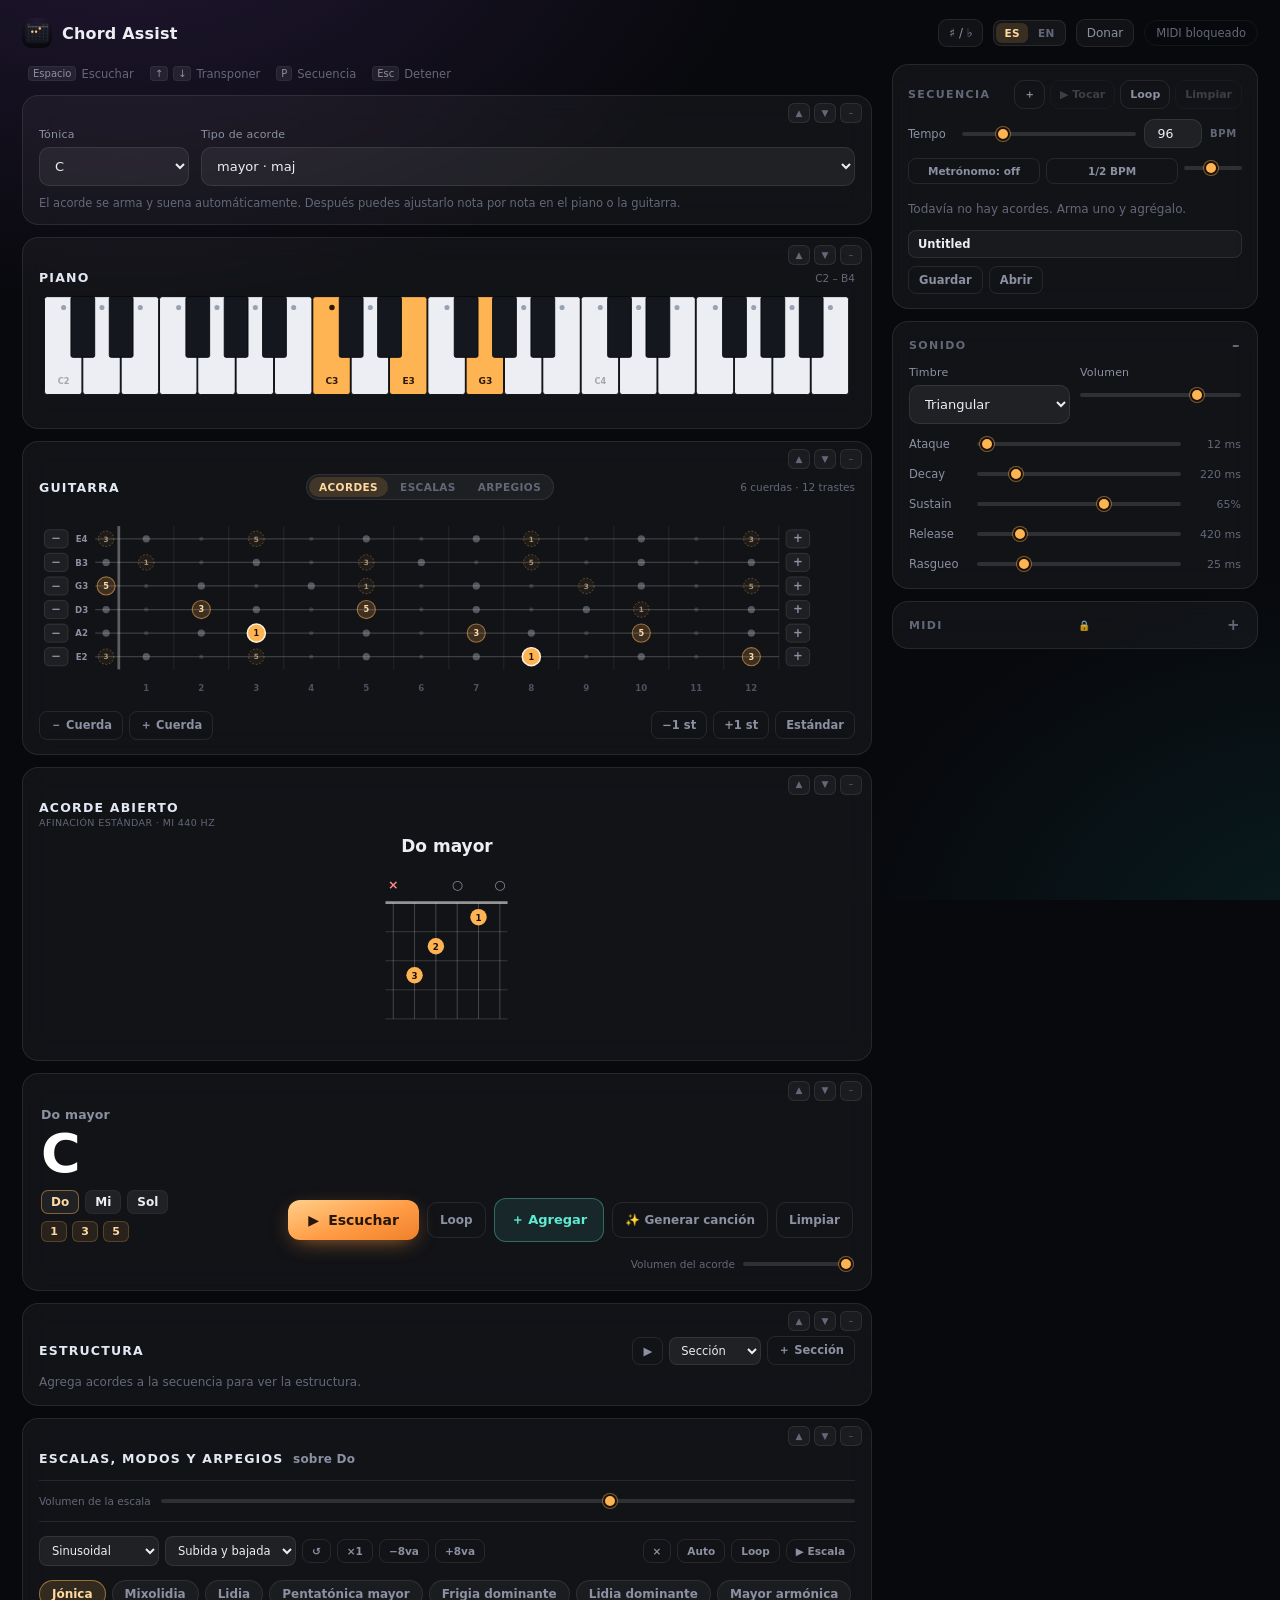
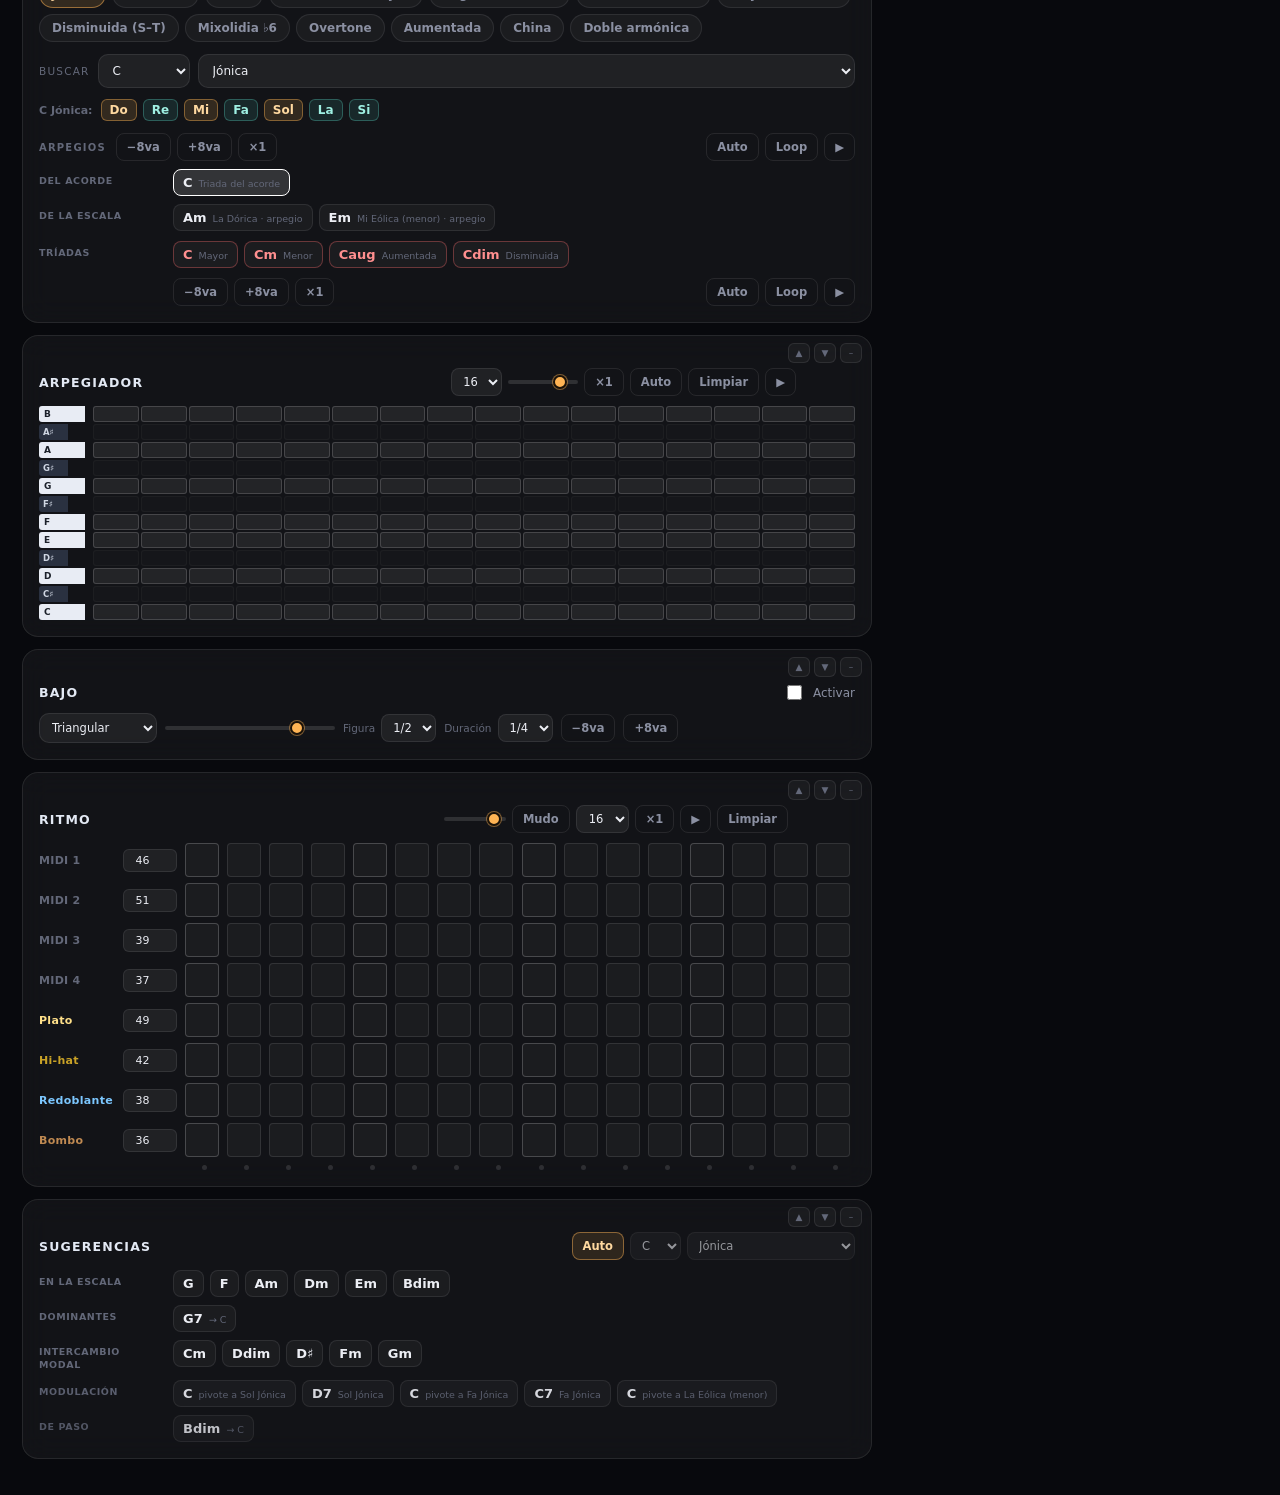
==== commit ac373209: "Add files via upload" ====
--- a/index.html
+++ b/index.html
@@ -72,6 +72,7 @@
           <div class="mini-seg" id="searchMode" role="group" aria-label="Buscar acordes o escalas">
             <button type="button" class="mini-btn is-active" data-search="chords" data-i18n="guitar.chords">Acordes</button>
             <button type="button" class="mini-btn" data-search="scales" data-i18n="guitar.scales">Escalas</button>
+            <button type="button" class="mini-btn" data-search="arpeggios" data-i18n="guitar.arps">Arpegios</button>
           </div>
           <span id="guitarInfo">6 cuerdas · 12 trastes</span>
         </div>
@@ -81,11 +82,23 @@
         <div class="gt-tools">
           <button id="strRemove" class="ghost-btn sm" data-i18n="guitar.removeString">－ Cuerda</button>
           <button id="strAdd" class="ghost-btn sm" data-i18n="guitar.addString">＋ Cuerda</button>
+          <button id="scaleClearProbe" class="ghost-btn sm" data-i18n="scale.clearProbe" hidden>Limpiar escala</button>
           <div class="gt-tools-right">
             <button id="tuneDownAll" class="ghost-btn sm" data-i18n="guitar.tuneAllDown">−1 st</button>
             <button id="tuneUpAll" class="ghost-btn sm" data-i18n="guitar.tuneAllUp">+1 st</button>
             <button id="tuneReset" class="ghost-btn sm" data-i18n="guitar.standard">Estándar</button>
           </div>
+        </div>
+      </div>
+
+      <div class="card open-card" data-card="open">
+        <div class="open-head">
+          <h2 data-i18n="open.title">Acorde abierto</h2>
+        </div>
+        <p class="open-tuning" data-i18n="open.tuning">Afinación estándar · MI 440 Hz</p>
+        <div class="open-name" id="openName"></div>
+        <div class="open-body">
+          <svg id="openChord" viewBox="0 0 160 190" role="img" aria-label="Digitación de acorde abierto"></svg>
         </div>
       </div>
 
@@ -104,6 +117,7 @@
             </button>
             <button id="chordLoop" class="ghost-btn loop-btn" aria-pressed="false" data-i18n="chord.loop">Loop</button>
             <button id="addBtn" class="add-btn" data-i18n="chord.add">＋ Agregar</button>
+            <button id="genSong" class="ghost-btn" data-i18n="gen.button">✨ Generar canción</button>
             <button id="cancelEdit" class="ghost-btn" hidden data-i18n="chord.cancelEdit">Cancelar</button>
             <button id="clearBtn" class="ghost-btn" data-i18n="chord.clear">Limpiar</button>
           </div>
@@ -126,6 +140,7 @@
               <option value="verse" data-i18n="section.verse">Verso</option>
               <option value="chorus" data-i18n="section.chorus">Estribillo</option>
               <option value="bridge" data-i18n="section.bridge">Puente</option>
+              <option value="interlude" data-i18n="section.interlude">Interludio</option>
               <option value="solo" data-i18n="section.solo">Solo</option>
               <option value="outro" data-i18n="section.outro">Outro</option>
               <option value="section" selected data-i18n="section.section">Sección</option>
@@ -138,13 +153,14 @@
 
       <div class="card scale-card" data-card="scale">
         <div class="scale-head">
-          <h2 class="scale-title"><span data-i18n="scale.title">Escala y modos</span> <span id="scaleSub" class="scale-sub"></span></h2>
-          <div class="scale-actions">
-            <button id="scaleAuto" class="ghost-btn sm" aria-pressed="false" data-i18n="scale.autoplay">Auto</button>
-            <button id="scaleLoop" class="ghost-btn sm" aria-pressed="false" data-i18n="scale.loop">Loop</button>
-            <button id="scalePlay" class="ghost-btn" data-i18n="scale.play">▶ Escala</button>
-          </div>
-        </div>
+          <h2 class="scale-title"><span data-i18n="scale.cardTitle">Escalas, modos y arpegios</span> <span id="scaleSub" class="scale-sub"></span></h2>
+        </div>
+
+        <div class="block-vol">
+          <span data-i18n="scale.volume">Volumen</span>
+          <input id="scaleVol" type="range" min="0" max="1" step="0.01" value="0.65" aria-label="Volumen de la escala" data-i18n-title="scale.volume">
+        </div>
+
         <div class="scale-controls">
           <select id="scaleWave" aria-label="Timbre de la escala">
             <option value="sine" selected data-i18n="wave.sine">Sinusoidal</option>
@@ -152,7 +168,6 @@
             <option value="sawtooth" data-i18n="wave.sawtooth">Sierra</option>
             <option value="square" data-i18n="wave.square">Cuadrada</option>
           </select>
-          <input id="scaleVol" type="range" min="0" max="1" step="0.01" value="0.65" aria-label="Volumen de la escala" data-i18n-title="scale.volume">
           <select id="scalePattern" aria-label="Patrón de la escala">
             <option value="upDown" selected data-i18n="pat.upDown">Subida y bajada</option>
             <option value="up" data-i18n="pat.up">Subida</option>
@@ -166,14 +181,76 @@
           <button id="scaleSpeed" class="ghost-btn sm" data-i18n-title="scale.speed">×1</button>
           <button id="scaleOctDown" class="ghost-btn sm" data-i18n-title="scale.octDown">−8va</button>
           <button id="scaleOctUp" class="ghost-btn sm" data-i18n-title="scale.octUp">+8va</button>
-        </div>
+          <span class="scale-right">
+            <button id="selClear" class="ghost-btn sm" data-i18n-title="sel.clear">×</button>
+            <button id="scaleAuto" class="ghost-btn sm" aria-pressed="false" data-i18n="scale.autoplay">Auto</button>
+            <button id="scaleLoop" class="ghost-btn sm" aria-pressed="false" data-i18n="scale.loop">Loop</button>
+            <button id="scalePlay" class="ghost-btn" data-i18n="scale.play">▶ Escala</button>
+          </span>
+        </div>
+
         <div id="scaleChips" class="scale-chips"></div>
+
         <div class="scale-browser">
           <span class="scale-browser-label" data-i18n="scale.search">Buscar</span>
           <select id="scaleRootSel" aria-label="Tónica de la escala"></select>
           <select id="scaleSel" aria-label="Escala"></select>
         </div>
         <div id="scaleNotes" class="scale-notes"></div>
+
+        <div class="block arp-block">
+          <div class="block-head">
+            <span class="block-title" data-i18n="arp.title">Arpegios</span>
+            <div class="arp-actions">
+              <button id="arpOctDown" class="ghost-btn sm" data-i18n-title="arp.octDown">−8va</button>
+              <button id="arpOctUp" class="ghost-btn sm" data-i18n-title="arp.octUp">+8va</button>
+              <button id="arpSpeed" class="ghost-btn sm" data-i18n-title="arp.speed">×1</button>
+              <span class="scale-right">
+                <button id="arpAuto" class="ghost-btn sm" aria-pressed="false" data-i18n="arp.auto">Auto</button>
+                <button id="arpLoop" class="ghost-btn sm" aria-pressed="false" data-i18n="arp.loop">Loop</button>
+                <button id="arpPlay" class="ghost-btn sm" data-i18n-title="arp.play">▶</button>
+              </span>
+            </div>
+          </div>
+          <div id="arpBody" class="arp-body"></div>
+          <div class="arp-triad-row">
+            <span class="arp-label" data-i18n="arp.triads">Tríadas</span>
+            <div class="triad-col">
+              <span id="arpTriads" class="arp-chips"></span>
+              <div class="arp-actions triad-actions">
+                <button id="triadOctDown" class="ghost-btn sm" data-i18n-title="arp.octDown">−8va</button>
+                <button id="triadOctUp" class="ghost-btn sm" data-i18n-title="arp.octUp">+8va</button>
+                <button id="triadSpeed" class="ghost-btn sm" data-i18n-title="triad.speed">×1</button>
+                <span class="scale-right">
+                  <button id="triadAuto" class="ghost-btn sm" aria-pressed="false" data-i18n="arp.auto">Auto</button>
+                  <button id="triadLoop" class="ghost-btn sm" aria-pressed="false" data-i18n="arp.loop">Loop</button>
+                  <button id="triadPlay" class="ghost-btn sm" data-i18n-title="triad.play">▶</button>
+                </span>
+              </div>
+            </div>
+          </div>
+        </div>
+      </div>
+
+      <div class="card seqarp-card" data-card="seqarp">
+        <div class="seqarp-head">
+          <h2 data-i18n="seqarp.title">Arpegiador</h2>
+          <div class="seqarp-actions">
+            <select id="seqarpCols" aria-label="Columnas">
+              <option value="16" selected>16</option>
+              <option value="32">32</option>
+            </select>
+            <input id="seqarpVol" type="range" min="0" max="1" step="0.01" value="0.8" aria-label="Volumen del arpegiador" data-i18n-title="seqarp.volume">
+            <button id="seqarpSpeed" class="ghost-btn sm" data-i18n-title="seqarp.speed">×1</button>
+            <button id="seqarpAuto" class="ghost-btn sm" aria-pressed="false" data-i18n="seqarp.auto">Auto</button>
+            <button id="seqarpClear" class="ghost-btn sm" data-i18n="seqarp.clear">Limpiar</button>
+            <button id="seqarpPlay" class="ghost-btn sm" data-i18n-title="seqarp.play">▶</button>
+          </div>
+        </div>
+        <div class="seqarp-body">
+          <div id="seqarpPiano" class="seqarp-piano"></div>
+          <div id="seqarpGrid" class="seqarp-grid"></div>
+        </div>
       </div>
 
       <div class="card bass-card" data-card="bass">
@@ -276,6 +353,9 @@
 
         <div id="steps" class="steps"></div>
 
+        <div class="seq-file">
+          <span class="seq-file-name" id="seqFileName">Untitled</span>
+        </div>
         <div class="seq-files">
           <button id="exportBtn" class="ghost-btn sm" data-i18n="seq.save">⇩ Guardar</button>
           <button id="importBtn" class="ghost-btn sm" data-i18n="seq.open">⇧ Abrir</button>
@@ -361,6 +441,7 @@
       </label>
       <button type="submit" class="play-btn" data-i18n="modal.unlockBtn">Desbloquear</button>
     </form>
+    <a class="play-btn buy-btn" id="buyLink" href="#" target="_blank" rel="noopener" data-i18n="modal.buy" hidden>Comprar licencia</a>
     <p class="unlock-msg" id="unlockMsg"></p>
     <button class="ghost-btn modal-later" id="modalLater" data-i18n="modal.close">Cerrar</button>
   </div>
--- a/css/styles.css
+++ b/css/styles.css
@@ -743,9 +743,13 @@
   color: var(--accent-soft);
 }
 
-.pk-scale { fill: #2fd3c0; pointer-events: none; }
-.pk-scale--dark { fill: #5eead4; }
-.gt-scale { fill: rgba(94, 234, 212, 0.6); pointer-events: none; }
+.pk-scale { fill: #99a2b0; pointer-events: none; }
+.pk-scale.is-blue { fill: #7dd3fc; }
+.pk-scale--dark { fill: #c8d0dc; }
+.gt-scale { fill: rgba(200, 208, 220, 0.35); pointer-events: none; }
+.gt-scale.is-blue { fill: rgba(125, 211, 252, 0.65); }
+.gt-triad { fill: #ff6b6b; stroke: rgba(0, 0, 0, 0.28); stroke-width: 0.8; pointer-events: none; }
+.gt-triad.is-dim { fill: rgba(255, 107, 107, 0.32); stroke: rgba(0, 0, 0, 0.18); }
 
 /* ---------------------------------------------------------------- */
 /* Secuencia                                                         */
@@ -1337,8 +1341,11 @@
   align-items: center;
   gap: 6px;
   margin-top: 10px;
-  flex-wrap: wrap;
-}
+  margin-bottom: 14px;
+  flex-wrap: wrap;
+}
+
+.scale-chips { margin-top: 2px; }
 
 .scale-controls select {
   width: auto;
@@ -1927,3 +1934,363 @@
 .scale-controls select#scalePattern {
   flex: 0 0 128px;
 }
+
+
+/* Nombre del archivo de la secuencia */
+.seq-file {
+  margin: 10px 0 6px;
+  padding: 6px 9px;
+  border-radius: 8px;
+  border: 1px solid var(--line);
+  background: rgba(255, 255, 255, 0.03);
+  overflow: hidden;
+}
+
+.seq-file-name {
+  display: block;
+  font-size: 11.5px;
+  font-weight: 700;
+  color: var(--text);
+  white-space: nowrap;
+  overflow: hidden;
+  text-overflow: ellipsis;
+}
+
+/* Arpegios */
+.arp-card { padding: 14px 16px 16px; }
+
+.arp-head {
+  display: flex;
+  align-items: center;
+  justify-content: space-between;
+  gap: 10px;
+  margin-bottom: 10px;
+  flex-wrap: wrap;
+}
+
+.arp-head h2 {
+  margin: 0;
+  font-size: 11px;
+  font-weight: 700;
+  letter-spacing: 1.4px;
+  text-transform: uppercase;
+  color: var(--muted-2);
+}
+
+.arp-actions {
+  display: flex;
+  align-items: center;
+  gap: 6px;
+  flex: 1;
+  flex-wrap: wrap;
+}
+
+.arp-body { display: flex; flex-direction: column; gap: 8px; }
+
+.arp-row {
+  display: grid;
+  grid-template-columns: 126px minmax(0, 1fr);
+  gap: 8px;
+  align-items: start;
+}
+
+.arp-label {
+  font-size: 9.5px;
+  line-height: 1.35;
+  font-weight: 700;
+  letter-spacing: 0.6px;
+  text-transform: uppercase;
+  color: var(--muted-2);
+  padding-top: 6px;
+}
+
+.arp-chips { display: flex; flex-wrap: wrap; gap: 6px; }
+
+.arp-chip {
+  display: inline-flex;
+  align-items: baseline;
+  gap: 6px;
+  border: 1px solid var(--line);
+  background: rgba(255, 255, 255, 0.04);
+  border-radius: 8px;
+  padding: 5px 9px;
+  cursor: pointer;
+  transition: 0.15s;
+}
+
+.arp-chip:hover {
+  border-color: rgba(255, 255, 255, 0.35);
+  background: rgba(255, 255, 255, 0.09);
+}
+
+.arp-chip.is-active {
+  border-color: #ffffff;
+  background: rgba(255, 255, 255, 0.14);
+}
+
+.arp-sym { font-size: 13px; font-weight: 700; color: var(--text); }
+.arp-hint { font-size: 9.5px; color: var(--muted-2); }
+
+.arp-empty { margin: 0; font-size: 12px; color: var(--muted-2); }
+
+.arp-triad-row {
+  display: grid;
+  grid-template-columns: 126px minmax(0, 1fr);
+  gap: 8px;
+  align-items: start;
+  margin-top: 10px;
+}
+
+.triad-chip { border-color: rgba(255, 107, 107, 0.35); }
+.triad-chip .triad-sym { color: #ff8f8f; }
+.triad-chip.is-active {
+  border-color: #ff6b6b;
+  background: rgba(255, 107, 107, 0.18);
+}
+
+/* Diapasón: notas del arpegio */
+.gt-arp {
+  fill: #ffffff;
+  stroke: rgba(0, 0, 0, 0.35);
+  stroke-width: 0.8;
+}
+
+.gt-arp-root {
+  fill: #ffffff;
+  stroke: var(--accent);
+  stroke-width: 1.4;
+}
+
+
+/* Bloques dentro de la tarjeta de escala/arpegios */
+.block { margin-top: 12px; }
+
+.block-head {
+  display: flex;
+  align-items: center;
+  justify-content: space-between;
+  gap: 10px;
+  flex-wrap: wrap;
+  margin-bottom: 8px;
+}
+
+.block-title {
+  font-size: 10px;
+  font-weight: 700;
+  letter-spacing: 1.2px;
+  text-transform: uppercase;
+  color: var(--muted-2);
+}
+
+.block-vol {
+  display: flex;
+  align-items: center;
+  gap: 10px;
+  margin: 14px 0;
+  padding: 10px 0;
+  border-top: 1px solid var(--line);
+  border-bottom: 1px solid var(--line);
+  font-size: 10.5px;
+  color: var(--muted-2);
+}
+
+.block-vol input[type="range"] { flex: 1; min-width: 80px; }
+
+.block-vol-hint {
+  font-size: 9.5px;
+  opacity: 0.75;
+  white-space: nowrap;
+}
+
+/* Arpegiador */
+.seqarp-card { padding: 14px 16px 16px; }
+
+.seqarp-head {
+  display: flex;
+  align-items: center;
+  justify-content: space-between;
+  gap: 10px;
+  margin-bottom: 10px;
+  flex-wrap: wrap;
+}
+
+.seqarp-head h2 {
+  margin: 0;
+  font-size: 11px;
+  font-weight: 700;
+  letter-spacing: 1.4px;
+  text-transform: uppercase;
+  color: var(--muted-2);
+}
+
+.seqarp-actions { display: flex; align-items: center; gap: 6px; flex-wrap: wrap; }
+
+.seqarp-actions select {
+  width: auto;
+  padding: 5px 7px;
+  font-size: 11.5px;
+  border-radius: 8px;
+}
+
+.seqarp-actions input[type="range"] {
+  flex: 0 0 70px;
+  min-width: 70px;
+}
+
+.seqarp-body {
+  display: grid;
+  grid-template-columns: 46px minmax(0, 1fr);
+  gap: 8px;
+  align-items: start;
+}
+
+.seqarp-piano {
+  display: flex;
+  flex-direction: column;
+  gap: 2px;
+}
+
+.seqarp-key {
+  height: 16px;
+  border-radius: 3px 0 0 3px;
+  background: #e8ecf4;
+  color: #1b2029;
+  font-size: 9px;
+  font-weight: 700;
+  display: flex;
+  align-items: center;
+  padding-left: 5px;
+}
+
+.seqarp-key.is-black {
+  width: 62%;
+  background: #2a3140;
+  color: #cfd6e2;
+  border-radius: 3px 0 0 3px;
+  padding-left: 4px;
+  font-size: 8.5px;
+}
+
+.seqarp-grid {
+  display: grid;
+  gap: 2px;
+  grid-auto-rows: 16px;
+}
+
+.seqarp-cell {
+  height: 16px;
+  border-radius: 3px;
+  border: 1px solid rgba(255, 255, 255, 0.16);
+  background: rgba(255, 255, 255, 0.07);
+  color: #0b0e14;
+  font-size: 9px;
+  font-weight: 700;
+  padding: 0;
+  cursor: pointer;
+  transition: background 0.1s, border-color 0.1s;
+}
+
+.seqarp-cell.is-off { opacity: 0.22; cursor: default; }
+
+.seqarp-cell.oct-1 { background: #5c1616; border-color: #7c2020; color: #f6d5d5; }
+.seqarp-cell.oct-2 { background: #8f1f1f; border-color: #b02a2a; color: #ffe3e3; }
+.seqarp-cell.oct-3 { background: #c94a4a; border-color: #e06a6a; color: #1a0d0d; }
+.seqarp-cell.oct-4 { background: #ffb3b3; border-color: #ffd0d0; color: #1a0d0d; }
+
+
+.scale-right {
+  margin-left: auto;
+  display: inline-flex;
+  align-items: center;
+  gap: 6px;
+}
+
+@media (max-width: 700px) {
+  .scale-right { margin-left: 0; }
+}
+
+
+/* Acorde abierto */
+.open-card { padding: 14px 16px 16px; }
+
+.open-head {
+  display: flex;
+  align-items: baseline;
+  gap: 10px;
+  margin-bottom: 2px;
+}
+
+.open-head h2 {
+  margin: 0;
+  font-size: 11px;
+  font-weight: 700;
+  letter-spacing: 1.4px;
+  text-transform: uppercase;
+  color: var(--muted-2);
+}
+
+.open-tuning {
+  margin: 0 0 8px;
+  font-size: 9.5px;
+  letter-spacing: 0.4px;
+  text-transform: uppercase;
+  color: var(--muted-2);
+}
+
+.open-name {
+  text-align: center;
+  font-size: 17px;
+  font-weight: 700;
+  color: var(--text);
+  margin-bottom: 4px;
+}
+
+.open-body { display: flex; justify-content: center; }
+
+#openChord { width: 155px; height: auto; }
+
+.oc-fret { stroke: rgba(255, 255, 255, 0.16); stroke-width: 1; }
+.oc-nut { stroke: rgba(255, 255, 255, 0.55); stroke-width: 3; }
+.oc-string { stroke: rgba(255, 255, 255, 0.22); stroke-width: 1; }
+.oc-dot { fill: var(--accent); }
+.oc-num { fill: #1a1206; font-size: 9px; font-weight: 700; }
+.oc-mark { fill: var(--muted-2); font-size: 13px; font-weight: 700; }
+.oc-mark.is-open { fill: var(--muted); }
+.oc-mark.is-mute { fill: #ff8a8a; }
+.oc-empty { fill: var(--muted-2); font-size: 10px; }
+
+/* Sonda de escalas y acorde tenue */
+.pk-white.is-probe { fill: rgba(125, 211, 252, 0.55); }
+
+.gt-dot.is-soft .gt-dot-bg { fill: rgba(255, 196, 110, 0.22); stroke: rgba(255, 196, 110, 0.55); }
+.gt-dot.is-soft .gt-degree { fill: rgba(255, 220, 170, 0.85); }
+
+.gt-dot.is-probe .gt-dot-bg { fill: rgba(125, 211, 252, 0.55); stroke: rgba(125, 211, 252, 0.9); }
+.gt-dot.is-probe .gt-degree { fill: #06232e; }
+
+
+/* Títulos de las tarjetas, un poco más grandes y visibles */
+.workspace > .card h2,
+.inst-head h2,
+.scale-title {
+  font-size: 12.5px;
+  color: #e3e9f4;
+  letter-spacing: 1.2px;
+}
+
+
+.triad-col {
+  display: flex;
+  flex-direction: column;
+  gap: 8px;
+}
+
+.triad-actions { margin-top: 2px; }
+
+
+.buy-btn {
+  display: block;
+  text-align: center;
+  text-decoration: none;
+  margin-top: 10px;
+}
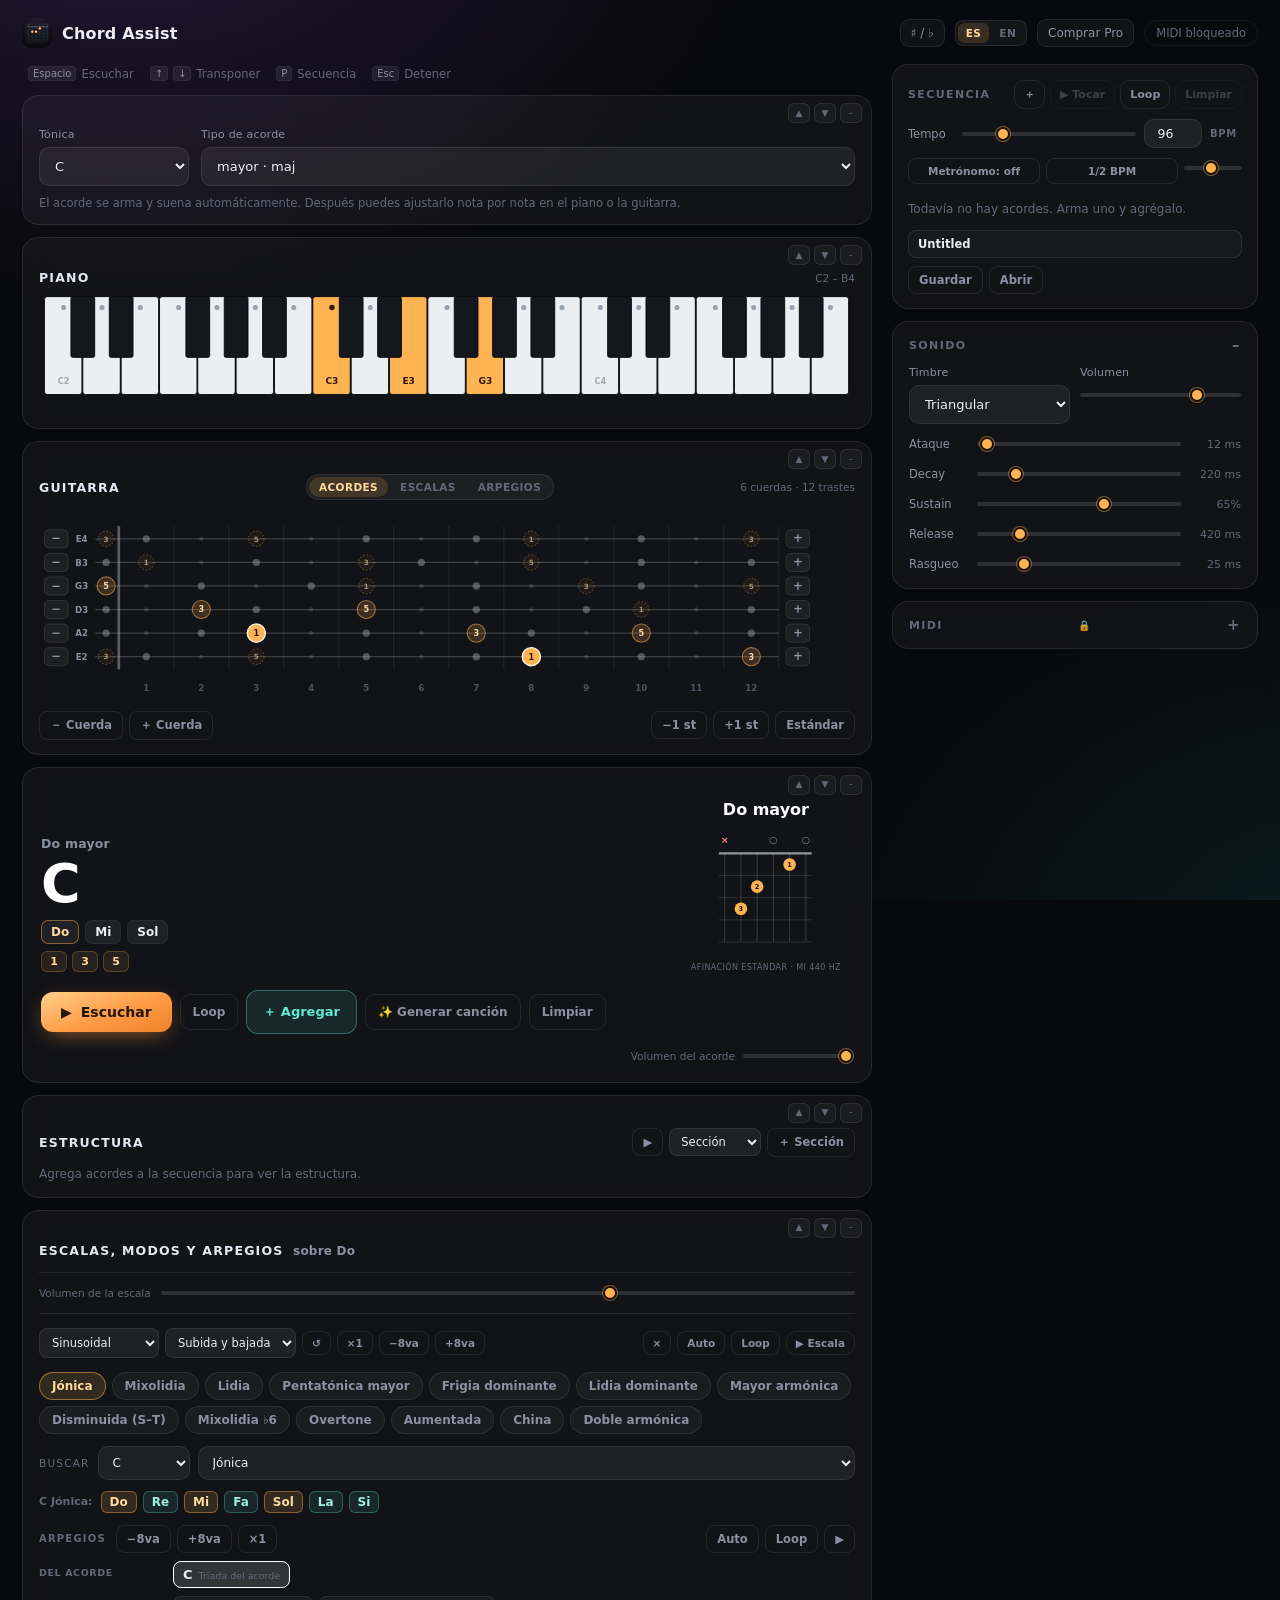
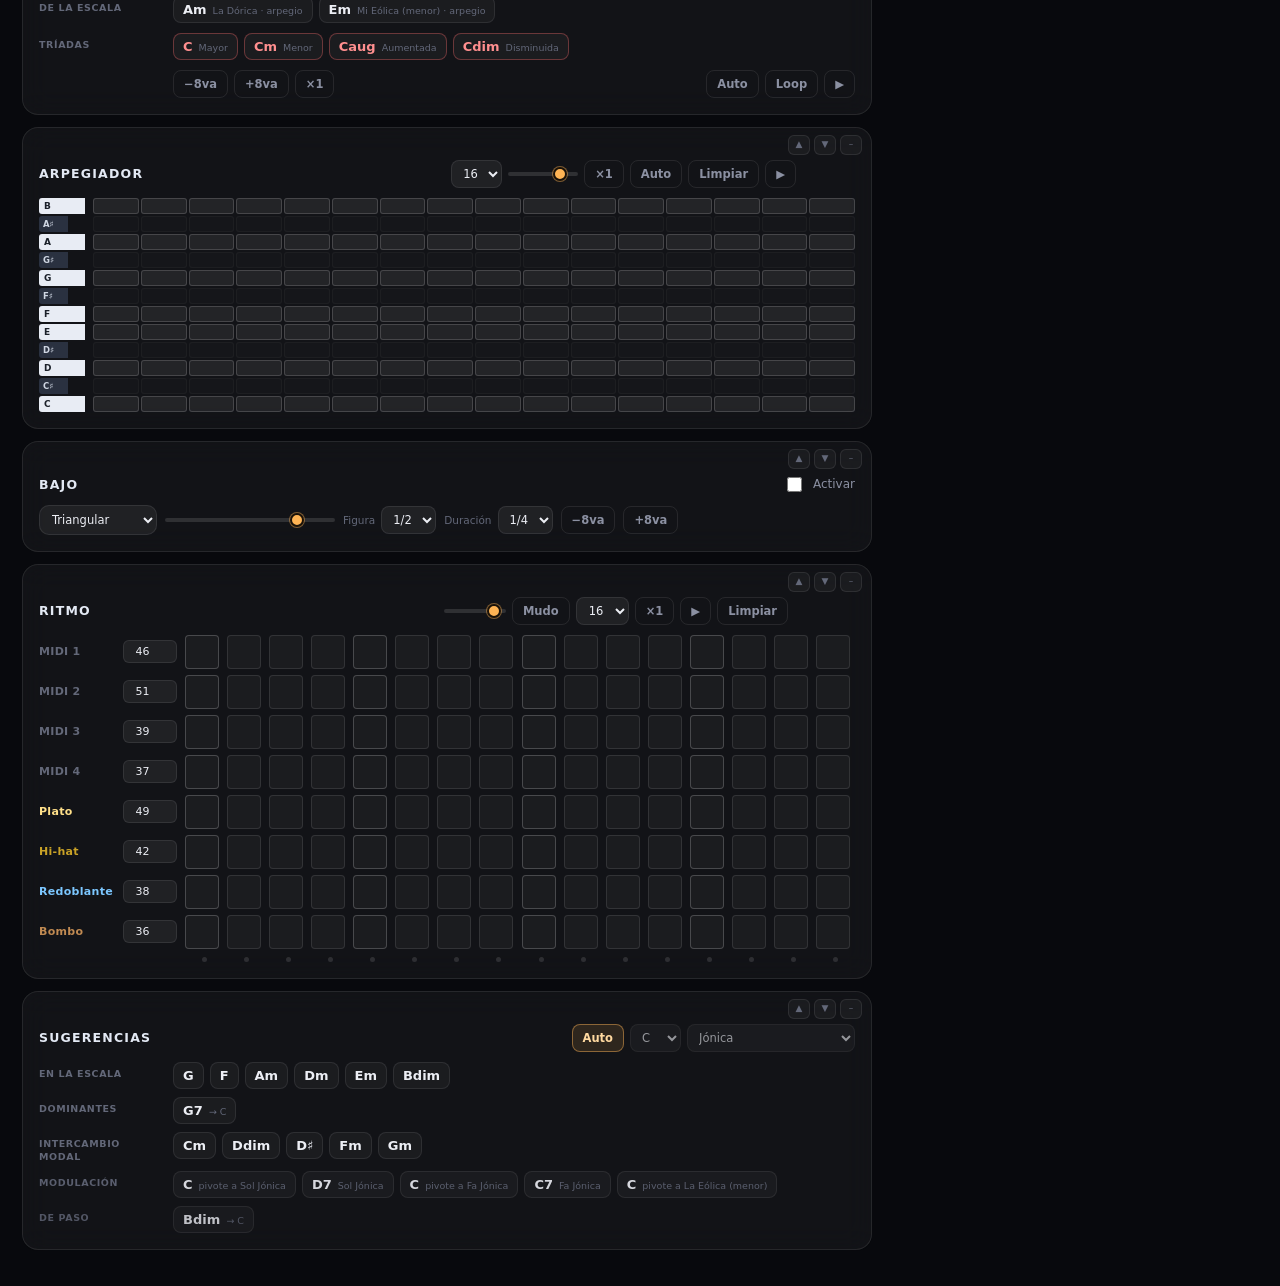
==== commit 17771dea: "Add files via upload" ====
--- a/index.html
+++ b/index.html
@@ -29,7 +29,7 @@
         <button type="button" class="lang-btn is-active" data-lang="es">ES</button>
         <button type="button" class="lang-btn" data-lang="en">EN</button>
       </div>
-      <button id="donateBtn" class="chip-btn" data-i18n="header.donate">Donar</button>
+      <button id="donateBtn" class="chip-btn" data-i18n="header.donate">Comprar Pro</button>
       <span id="midiPill" class="pill-status" data-on="false">MIDI apagado</span>
     </div>
   </header>
@@ -91,17 +91,6 @@
         </div>
       </div>
 
-      <div class="card open-card" data-card="open">
-        <div class="open-head">
-          <h2 data-i18n="open.title">Acorde abierto</h2>
-        </div>
-        <p class="open-tuning" data-i18n="open.tuning">Afinación estándar · MI 440 Hz</p>
-        <div class="open-name" id="openName"></div>
-        <div class="open-body">
-          <svg id="openChord" viewBox="0 0 160 190" role="img" aria-label="Digitación de acorde abierto"></svg>
-        </div>
-      </div>
-
       <div class="card chord-card" data-card="chord">
         <div class="chord-main">
           <div class="chord-id">
@@ -109,6 +98,11 @@
             <div class="chord-symbol" id="chordSymbol">—</div>
             <div class="chord-notes" id="chordNotes"></div>
             <div class="chord-degrees" id="chordDegrees"></div>
+          </div>
+          <div class="chord-open">
+            <div class="open-name" id="openName"></div>
+            <svg id="openChord" viewBox="0 0 160 190" role="img" aria-label="Digitación de acorde abierto"></svg>
+            <p class="open-tuning" data-i18n="open.tuning">Afinación estándar · MI 440 Hz</p>
           </div>
           <div class="chord-actions">
             <button id="playBtn" class="play-btn">
@@ -413,7 +407,7 @@
           <label class="field"><span data-i18n="midi.drums">Batería</span><select id="chDrum"></select></label>
         </div>
         <p class="status" id="midiStatus"></p>
-        <p class="locked-hint" id="midiLockedHint" data-i18n="midi.unlockHint">La salida MIDI y la exportación se desbloquean con el código de donante.</p>
+        <p class="locked-hint" id="midiLockedHint" data-i18n="midi.unlockHint">La salida MIDI y la exportación se desbloquean con el código de licencia.</p>
       </details>
 
     </aside>
@@ -425,14 +419,7 @@
   <div class="modal-card" role="dialog" aria-modal="true" aria-labelledby="modalTitle">
     <button class="modal-x" id="modalClose" aria-label="Cerrar">×</button>
     <h2 id="modalTitle" data-i18n="modal.title">Chord Assist es gratis</h2>
-    <p data-i18n="modal.body">Si la app te resulta útil, puedes invitarme un café y te llevas el código para desbloquear la salida MIDI y la exportación de secuencias.</p>
-
-    <!-- ▼▼ EDITAR ACÁ: tu texto y tu link de donación ▼▼ -->
-    <div class="modal-slot">
-      <p class="edit-me">[ Tu mensaje acá: edita este bloque en index.html ]</p>
-      <a class="modal-link" href="donate.html" target="_blank" rel="noopener" data-i18n="modal.link">Abrir página de donaciones</a>
-    </div>
-    <!-- ▲▲ EDITAR ACÁ ▲▲ -->
+    <p data-i18n="modal.body">Para desbloquear la salida MIDI y la exportación de secuencias necesitas una licencia. Se paga una sola vez y queda para siempre en este navegador.</p>
 
     <form class="unlock-form" id="unlockForm">
       <label class="field">
--- a/css/styles.css
+++ b/css/styles.css
@@ -481,7 +481,7 @@
   flex-wrap: wrap;
 }
 
-.chord-id { min-width: 0; flex: 1; }
+.chord-id { flex: 1 1 220px; min-width: 200px; }
 
 .chord-symbol {
   font-size: 54px;
@@ -565,6 +565,8 @@
   gap: 8px;
   align-items: center;
   flex: none;
+  flex-wrap: wrap;
+  justify-content: flex-end;
 }
 
 .play-btn {
@@ -2294,3 +2296,30 @@
   text-decoration: none;
   margin-top: 10px;
 }
+
+
+/* Acorde abierto dentro de la tarjeta del acorde */
+.chord-open {
+  align-self: center;
+  display: flex;
+  flex-direction: column;
+  align-items: center;
+  justify-content: center;
+  gap: 2px;
+  padding: 0 12px;
+}
+
+.chord-open .open-name {
+  margin: 0;
+  font-size: 16px;
+  font-weight: 700;
+  color: #ffffff;
+}
+
+.chord-open #openChord { width: 118px; height: auto; }
+
+.chord-open .open-tuning {
+  margin: 0;
+  font-size: 8px;
+  text-align: center;
+}
